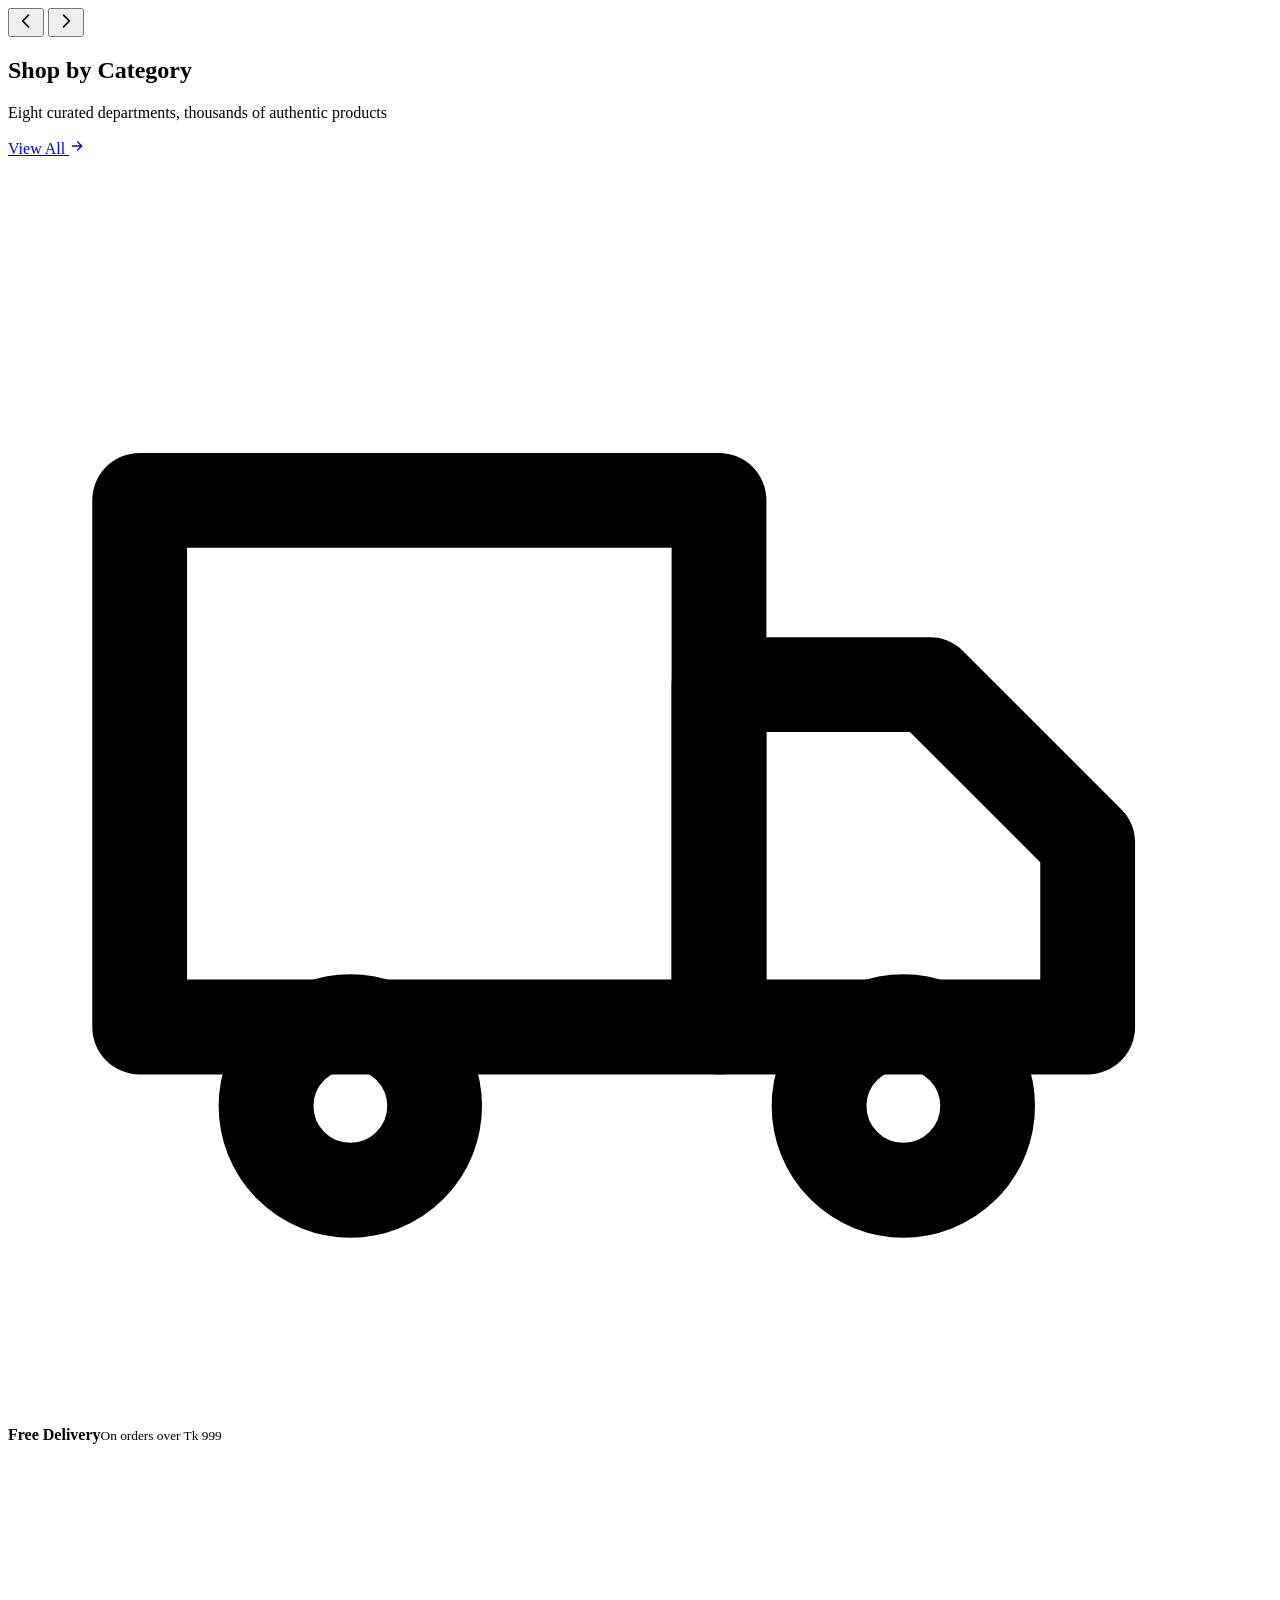
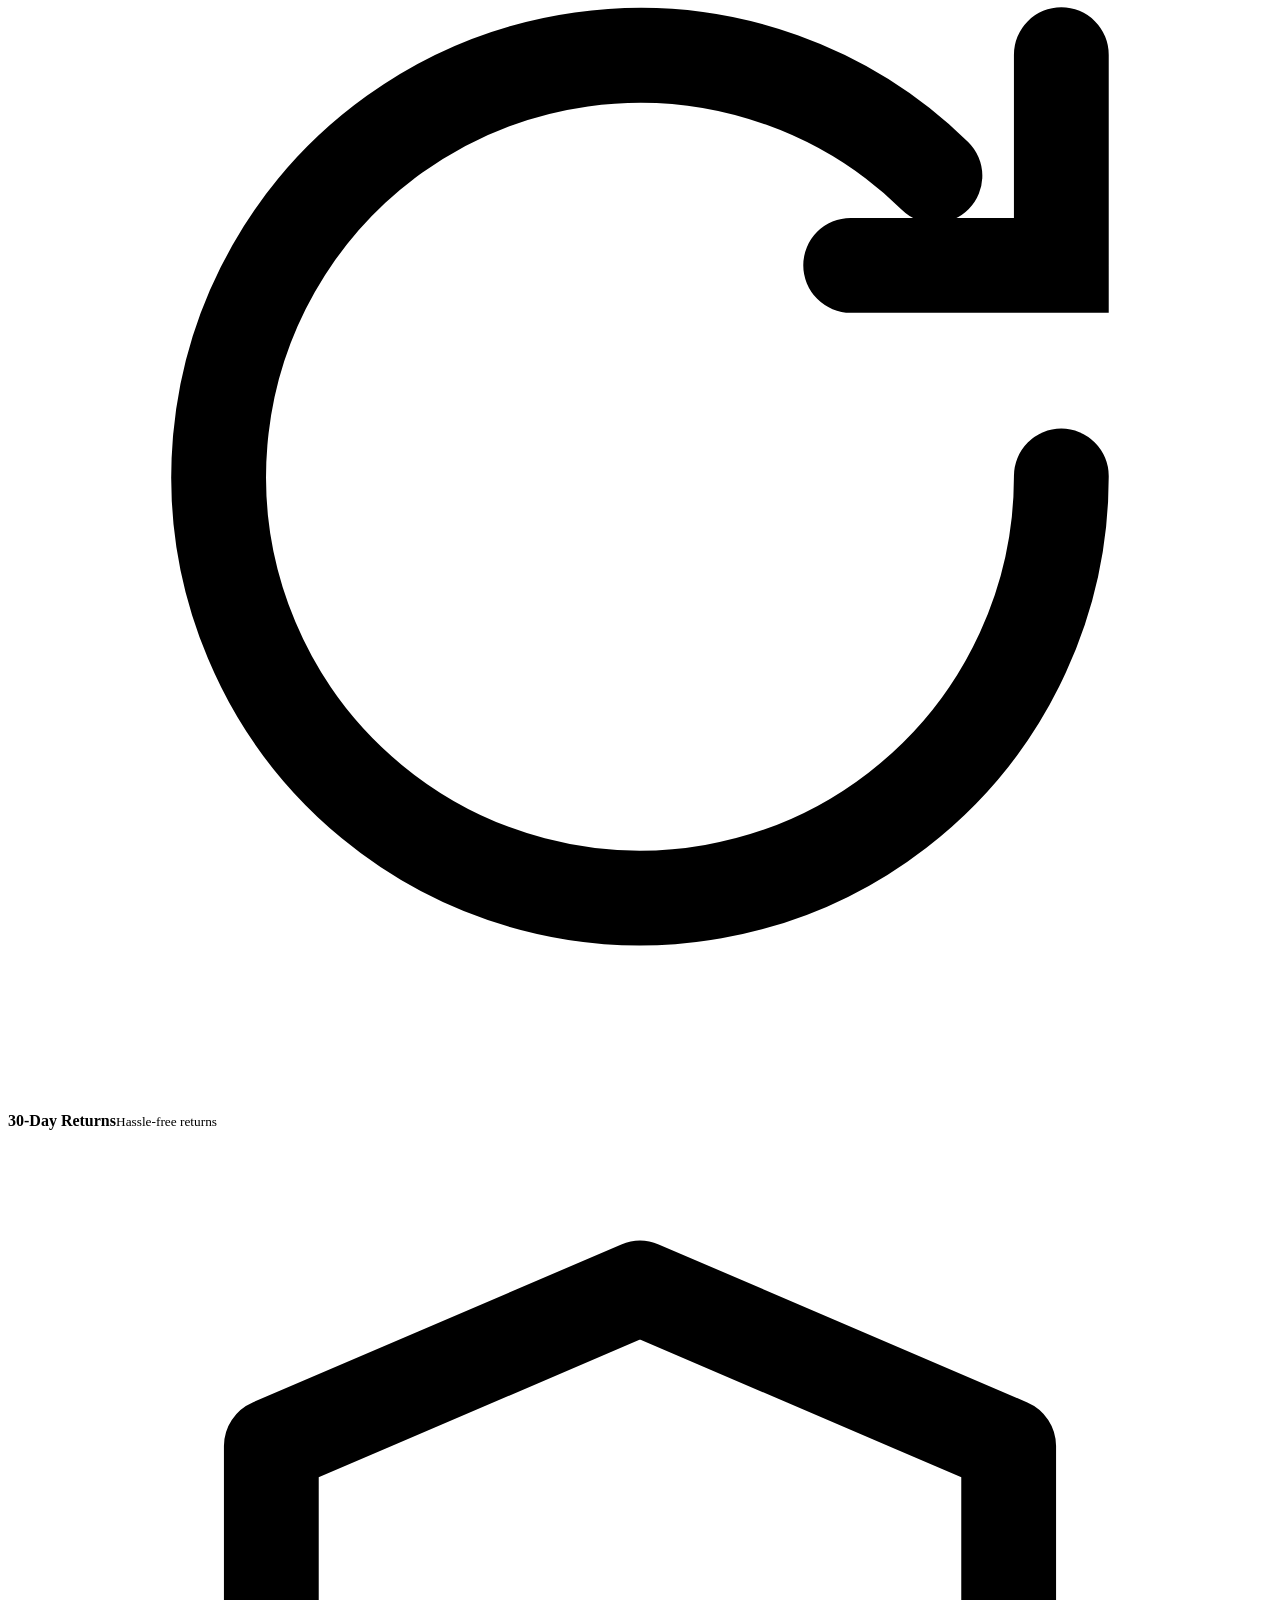
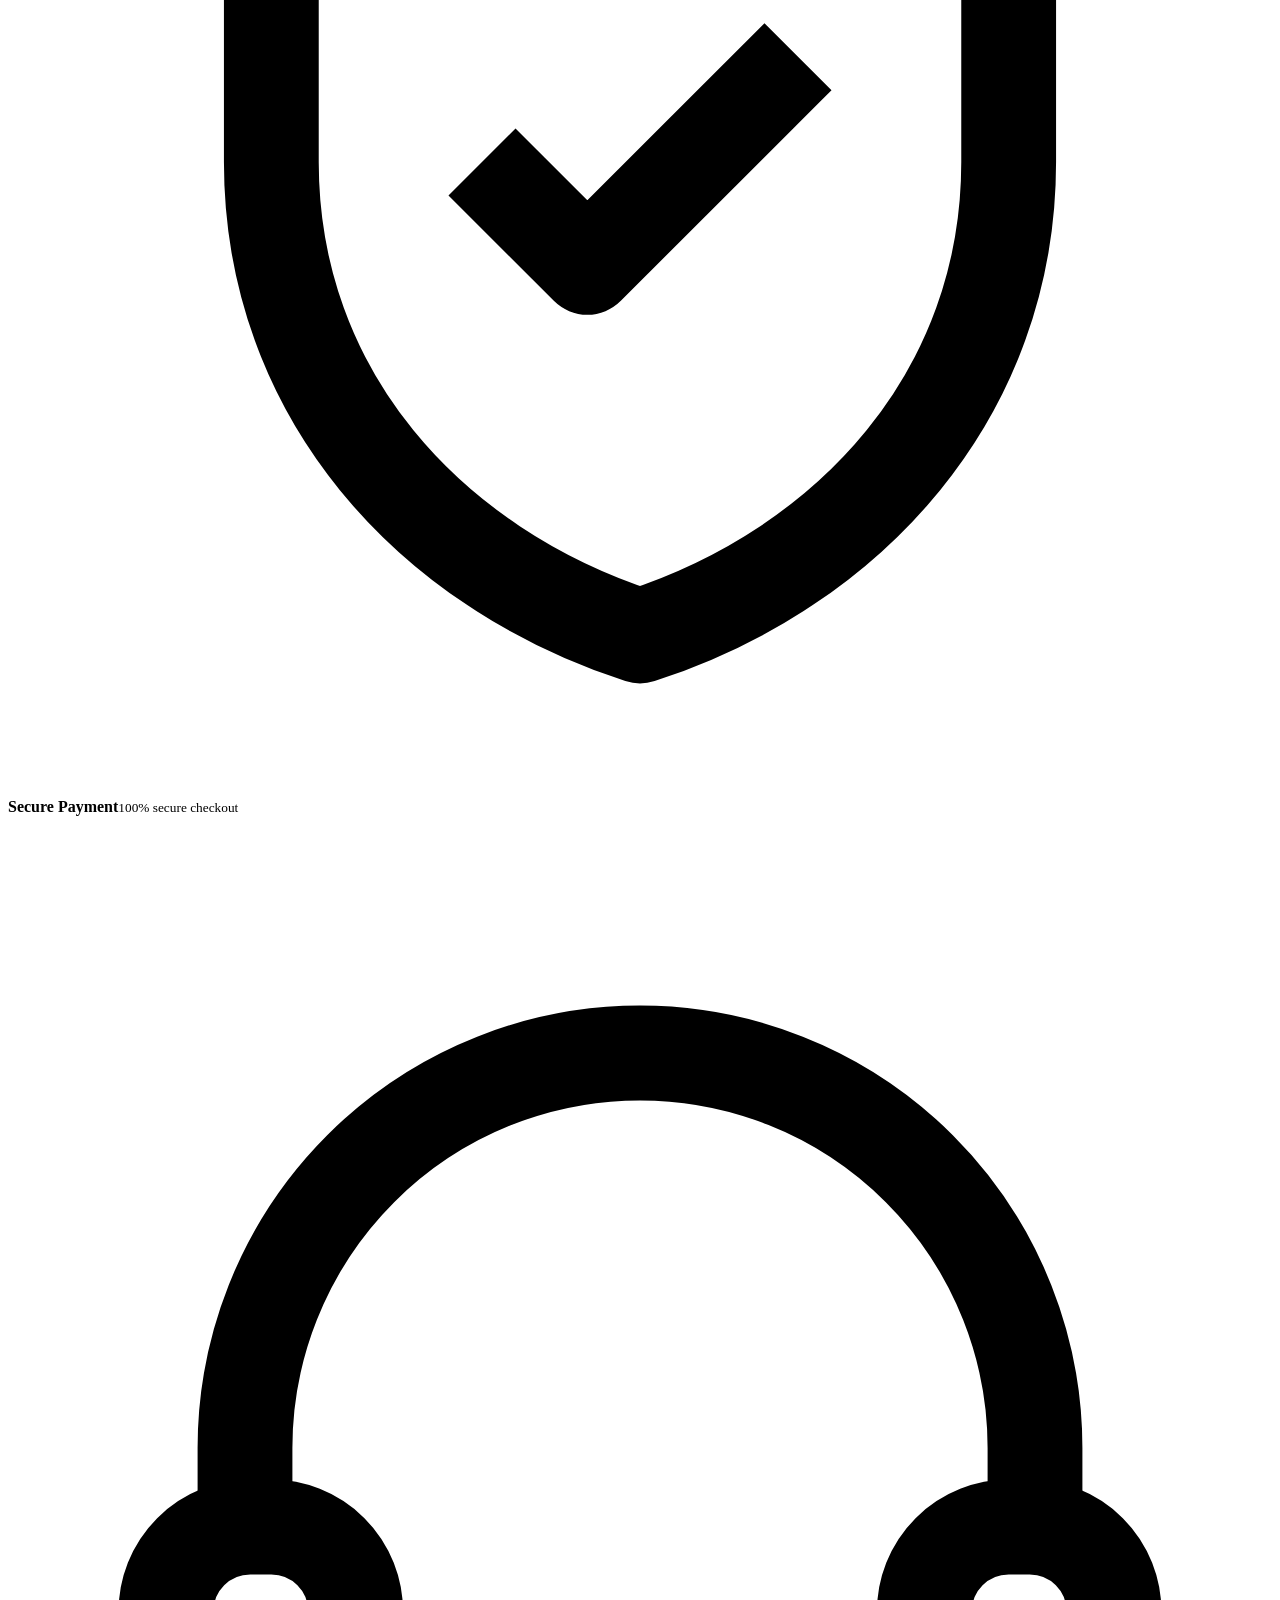
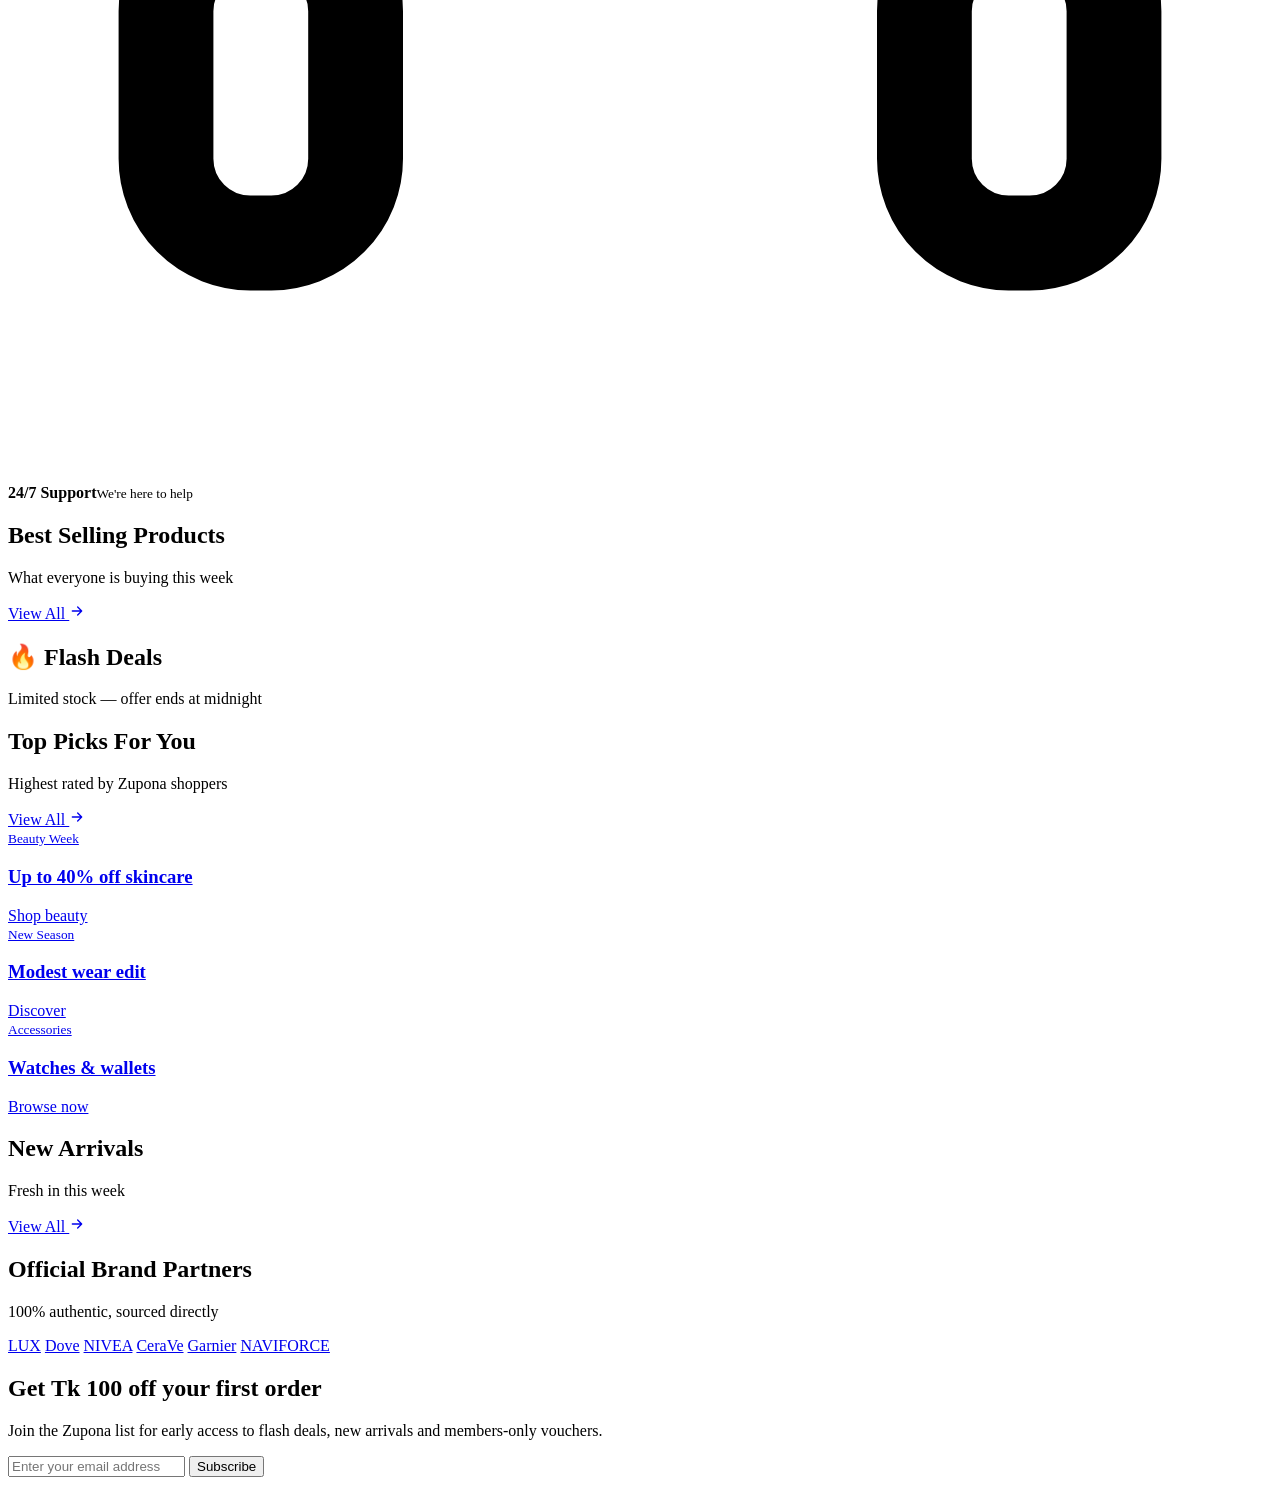
==== index.html @ 5f436944 "Add files via upload" ====
<!DOCTYPE html>
<html lang="en">
<head>
<meta charset="UTF-8">
<meta name="viewport" content="width=device-width, initial-scale=1, viewport-fit=cover">
<meta name="theme-color" content="#D4A017">
<meta name="description" content="ZUPONA — Trusted Online Shop. Premium beauty, fashion, accessories, baby care and toys with fast nationwide delivery.">
<title>ZUPONA — Trusted Online Shop</title>
<link rel="stylesheet" href="css/style.css">
<link rel="icon" href="data:image/svg+xml,<svg xmlns='http://www.w3.org/2000/svg' viewBox='0 0 32 32'><rect width='32' height='32' rx='8' fill='%23D4A017'/><text x='16' y='23' font-size='20' font-family='Arial' font-weight='bold' fill='white' text-anchor='middle'>Z</text></svg>">
</head>
<body data-page="home">

<header id="site-header"></header>

<main class="container">

  <!-- HERO -->
  <section class="hero">
    <div class="hero-slider">
      <div class="slides" id="heroSlides"></div>
      <button class="slider-arrow prev" id="heroPrev" aria-label="Previous slide">
        <svg viewBox="0 0 24 24" width="20" height="20" fill="none" stroke="currentColor" stroke-width="2" stroke-linecap="round" stroke-linejoin="round"><path d="M15 5l-7 7 7 7"/></svg>
      </button>
      <button class="slider-arrow next" id="heroNext" aria-label="Next slide">
        <svg viewBox="0 0 24 24" width="20" height="20" fill="none" stroke="currentColor" stroke-width="2" stroke-linecap="round" stroke-linejoin="round"><path d="M9 5l7 7-7 7"/></svg>
      </button>
      <div class="slider-dots" id="heroDots"></div>
    </div>
  </section>

  <!-- CATEGORIES -->
  <section class="section">
    <div class="section-head">
      <div>
        <h2>Shop by Category</h2>
        <p class="sub">Eight curated departments, thousands of authentic products</p>
      </div>
      <a class="view-all" href="shop.html">View All
        <svg viewBox="0 0 24 24" width="16" height="16" fill="none" stroke="currentColor" stroke-width="2" stroke-linecap="round" stroke-linejoin="round"><path d="M5 12h13M13 6l6 6-6 6"/></svg>
      </a>
    </div>
    <div class="cat-grid" id="catGrid"></div>

    <div class="features">
      <div class="feature">
        <span class="f-ic"><svg viewBox="0 0 24 24" fill="none" stroke="currentColor" stroke-width="1.8" stroke-linejoin="round"><path d="M2.5 6.5h11v10h-11z"/><path d="M13.5 10h4l3 3v3.5h-7z"/><circle cx="6.5" cy="18" r="1.6"/><circle cx="17" cy="18" r="1.6"/></svg></span>
        <span><strong>Free Delivery</strong><small>On orders over Tk 999</small></span>
      </div>
      <div class="feature">
        <span class="f-ic"><svg viewBox="0 0 24 24" fill="none" stroke="currentColor" stroke-width="1.8" stroke-linecap="round"><path d="M20 12a8 8 0 1 1-2.4-5.7"/><path d="M20 4v4h-4"/></svg></span>
        <span><strong>30-Day Returns</strong><small>Hassle-free returns</small></span>
      </div>
      <div class="feature">
        <span class="f-ic"><svg viewBox="0 0 24 24" fill="none" stroke="currentColor" stroke-width="1.8" stroke-linejoin="round"><path d="M12 3l7 3v6c0 4.4-3 7.7-7 9-4-1.3-7-4.6-7-9V6z"/><path d="M9 12l2 2 4-4"/></svg></span>
        <span><strong>Secure Payment</strong><small>100% secure checkout</small></span>
      </div>
      <div class="feature">
        <span class="f-ic"><svg viewBox="0 0 24 24" fill="none" stroke="currentColor" stroke-width="1.8"><path d="M4.5 14v-2a7.5 7.5 0 0 1 15 0v2"/><rect x="3" y="13.5" width="3.6" height="6" rx="1.6"/><rect x="17.4" y="13.5" width="3.6" height="6" rx="1.6"/></svg></span>
        <span><strong>24/7 Support</strong><small>We're here to help</small></span>
      </div>
    </div>
  </section>

  <!-- BEST SELLING -->
  <section class="section">
    <div class="section-head">
      <div>
        <h2>Best Selling Products</h2>
        <p class="sub">What everyone is buying this week</p>
      </div>
      <a class="view-all" href="shop.html?sort=popular">View All
        <svg viewBox="0 0 24 24" width="16" height="16" fill="none" stroke="currentColor" stroke-width="2" stroke-linecap="round" stroke-linejoin="round"><path d="M5 12h13M13 6l6 6-6 6"/></svg>
      </a>
    </div>
    <div class="prod-rail" id="bestSelling"></div>
  </section>

  <!-- FLASH DEALS -->
  <section class="section">
    <div class="deal-wrap">
      <div class="deal-top">
        <div>
          <h2>🔥 Flash Deals</h2>
          <p class="sub">Limited stock — offer ends at midnight</p>
        </div>
        <div class="countdown" id="countdown"></div>
      </div>
      <div class="prod-rail" id="flashDeals"></div>
    </div>
  </section>

  <!-- TOP PICKS -->
  <section class="section">
    <div class="section-head">
      <div>
        <h2>Top Picks For You</h2>
        <p class="sub">Highest rated by Zupona shoppers</p>
      </div>
      <a class="view-all" href="shop.html?sort=rating">View All
        <svg viewBox="0 0 24 24" width="16" height="16" fill="none" stroke="currentColor" stroke-width="2" stroke-linecap="round" stroke-linejoin="round"><path d="M5 12h13M13 6l6 6-6 6"/></svg>
      </a>
    </div>
    <div class="prod-grid" id="topPicks"></div>
  </section>

  <!-- PROMO BANNERS -->
  <section class="section">
    <div class="banner-grid">
      <a class="banner b-gold" href="shop.html?cat=health-beauty">
        <div><small>Beauty Week</small><h3>Up to 40% off skincare</h3><span class="btn btn-sm">Shop beauty</span></div>
      </a>
      <a class="banner b-sand" href="shop.html?cat=womens-fashion">
        <div><small>New Season</small><h3>Modest wear edit</h3><span class="btn btn-sm">Discover</span></div>
      </a>
      <a class="banner b-ink" href="shop.html?cat=mens-acc">
        <div><small>Accessories</small><h3>Watches &amp; wallets</h3><span class="btn btn-sm">Browse now</span></div>
      </a>
    </div>
  </section>

  <!-- NEW ARRIVALS -->
  <section class="section">
    <div class="section-head">
      <div>
        <h2>New Arrivals</h2>
        <p class="sub">Fresh in this week</p>
      </div>
      <a class="view-all" href="shop.html?sort=new">View All
        <svg viewBox="0 0 24 24" width="16" height="16" fill="none" stroke="currentColor" stroke-width="2" stroke-linecap="round" stroke-linejoin="round"><path d="M5 12h13M13 6l6 6-6 6"/></svg>
      </a>
    </div>
    <div class="prod-grid" id="newArrivals"></div>
  </section>

  <!-- BRANDS -->
  <section class="section">
    <div class="section-head"><div><h2>Official Brand Partners</h2><p class="sub">100% authentic, sourced directly</p></div></div>
    <div class="brand-strip">
      <a class="brand-chip" href="shop.html?q=Lux">LUX</a>
      <a class="brand-chip" href="shop.html?q=Dove">Dove</a>
      <a class="brand-chip" href="shop.html?q=Nivea">NIVEA</a>
      <a class="brand-chip" href="shop.html?q=CeraVe">CeraVe</a>
      <a class="brand-chip" href="shop.html?q=Garnier">Garnier</a>
      <a class="brand-chip" href="shop.html?q=Naviforce">NAVIFORCE</a>
    </div>
  </section>

  <!-- NEWSLETTER -->
  <section class="section">
    <div class="newsletter">
      <h2>Get Tk 100 off your first order</h2>
      <p>Join the Zupona list for early access to flash deals, new arrivals and members-only vouchers.</p>
      <form class="news-form" onsubmit="event.preventDefault(); this.reset(); ZUPONA.toast('Subscribed — check your inbox for the voucher');">
        <input type="email" required placeholder="Enter your email address">
        <button class="btn btn-gold" type="submit">Subscribe</button>
      </form>
    </div>
  </section>

</main>

<div id="site-footer"></div>
<div id="site-extras"></div>
<script src="js/app.js"></script>
</body>
</html>
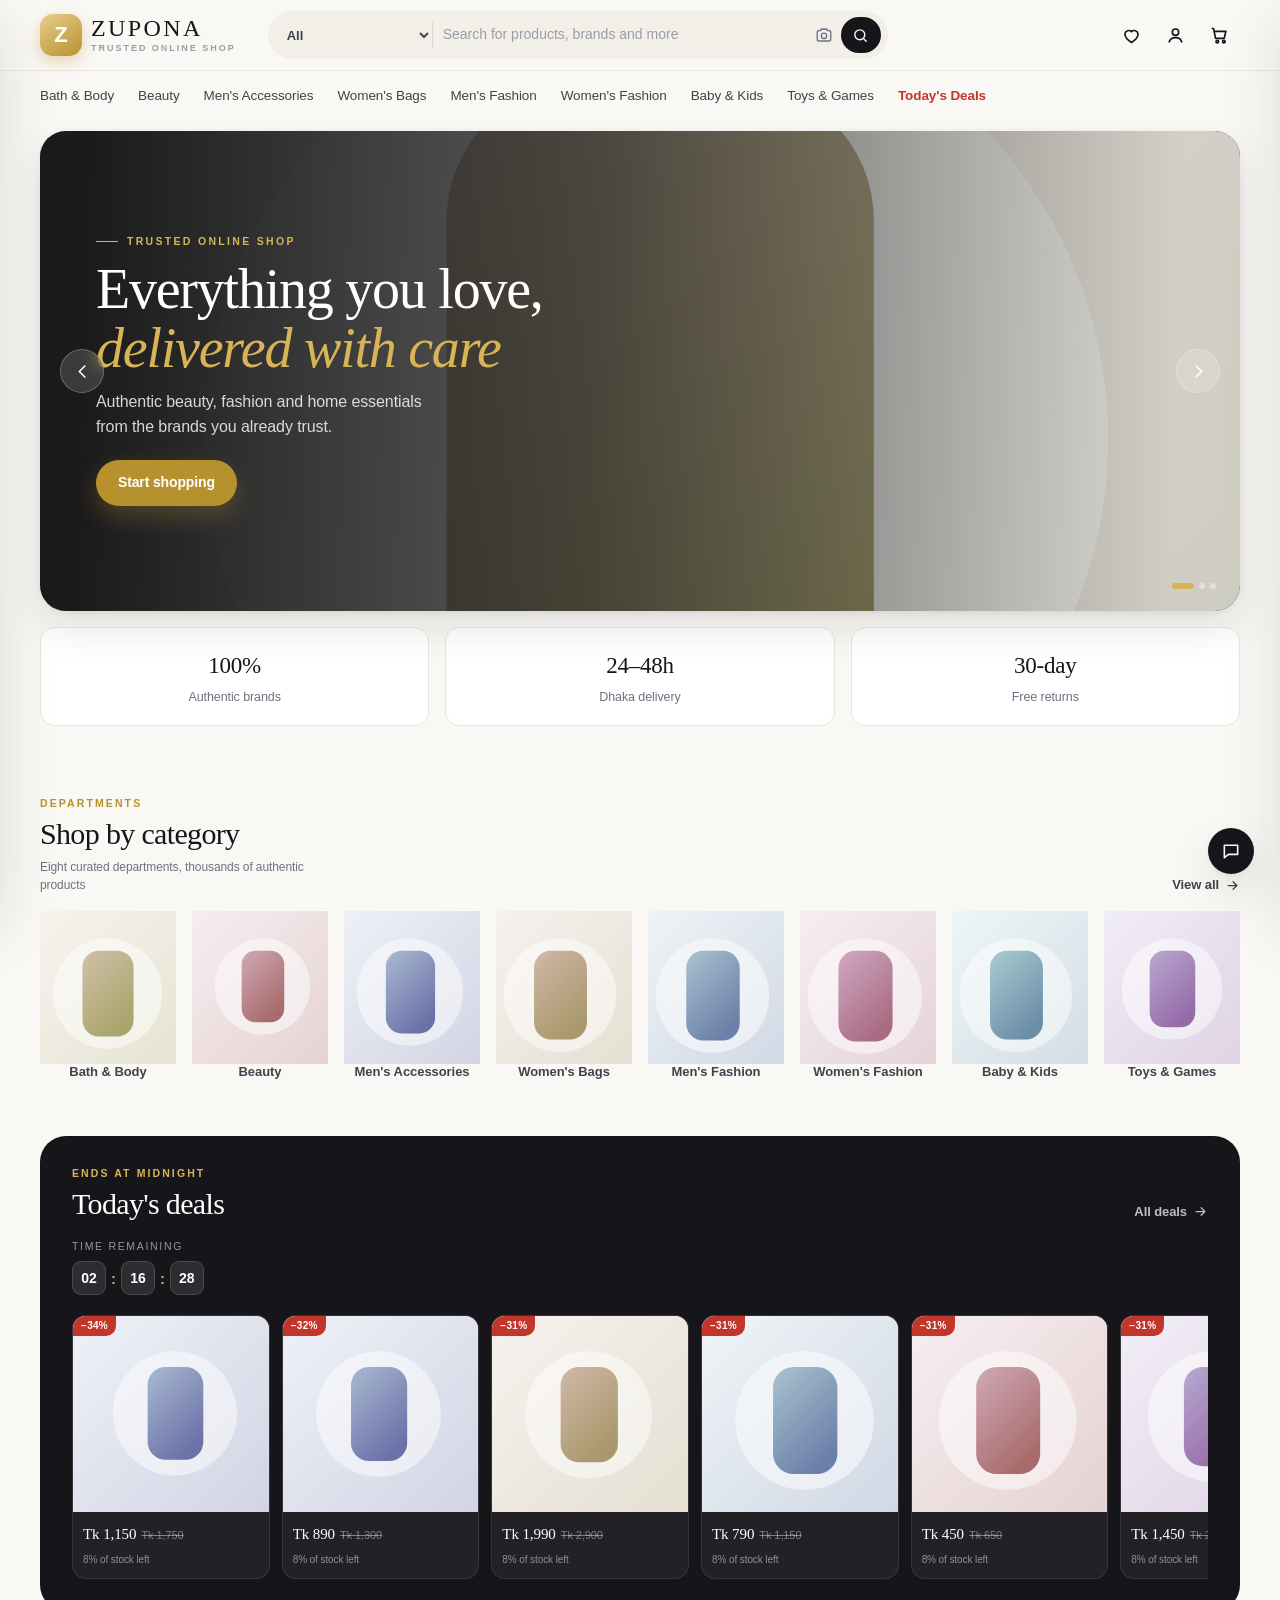
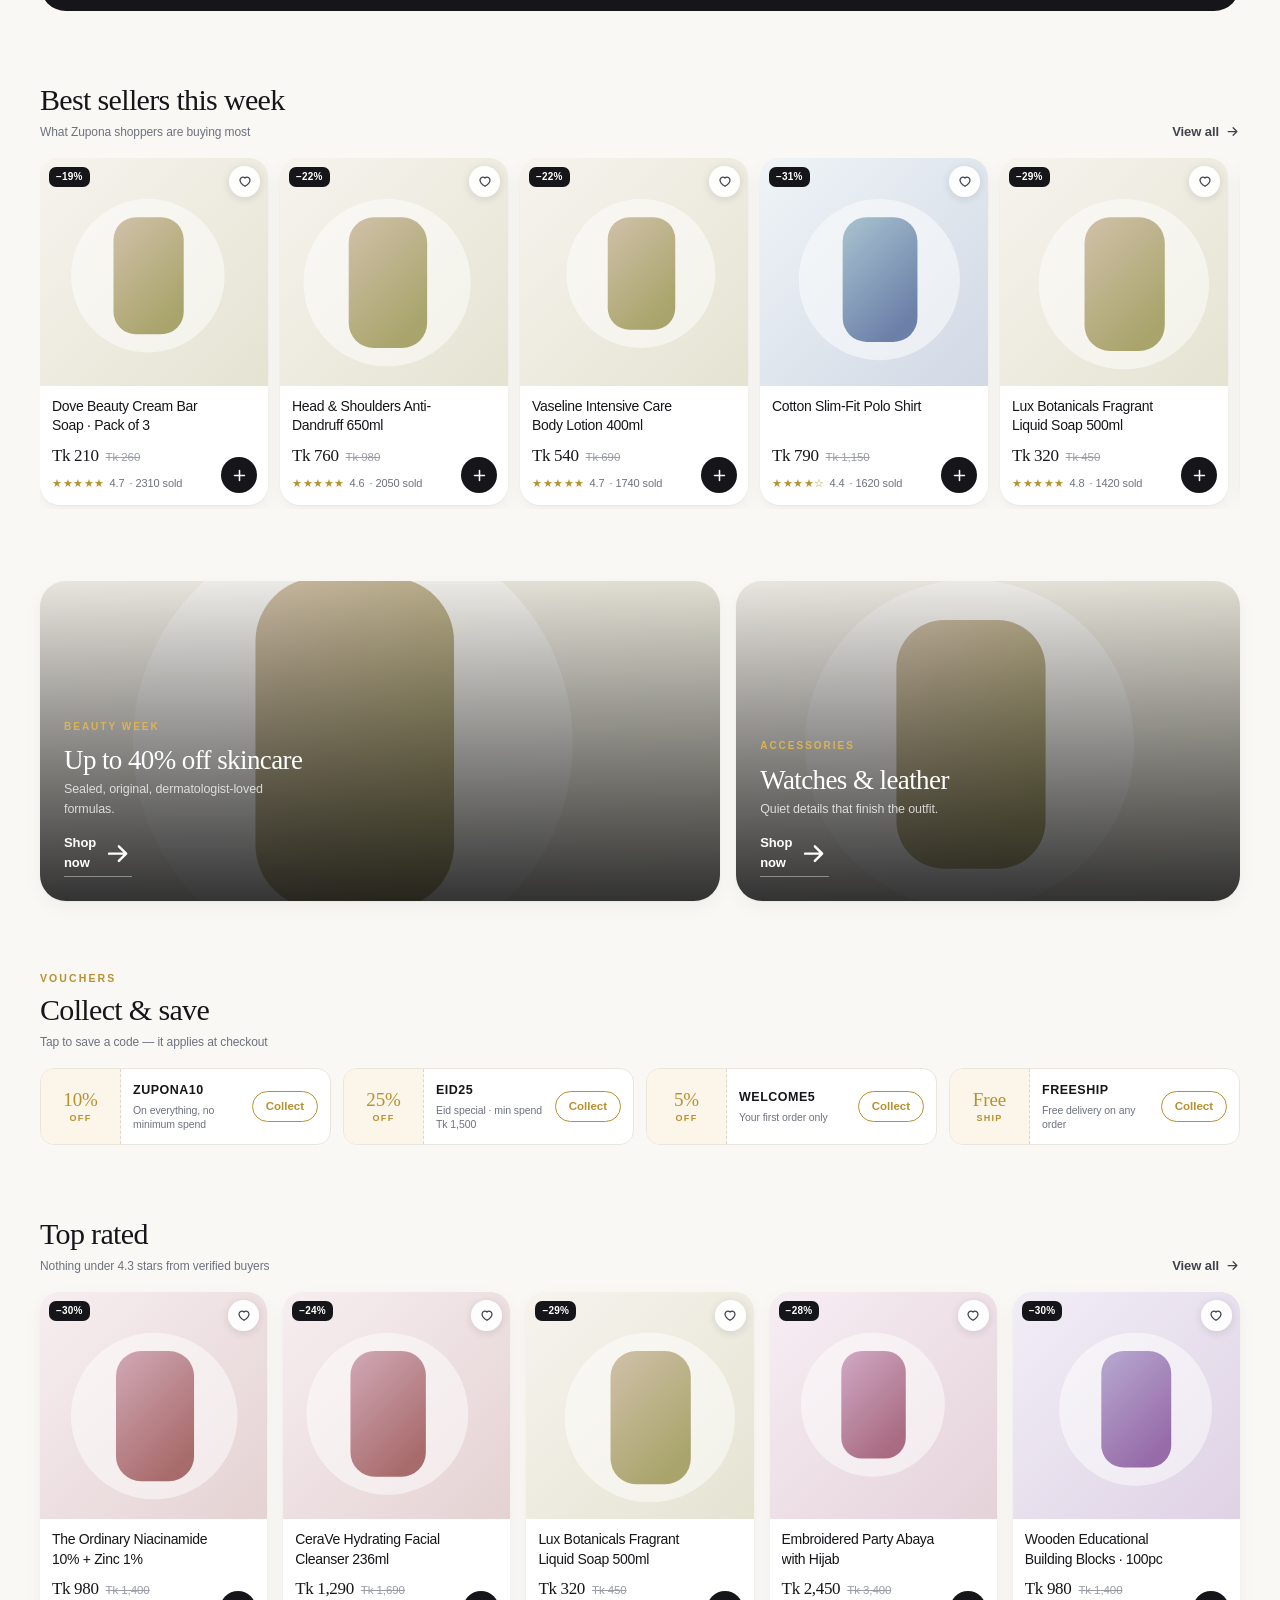
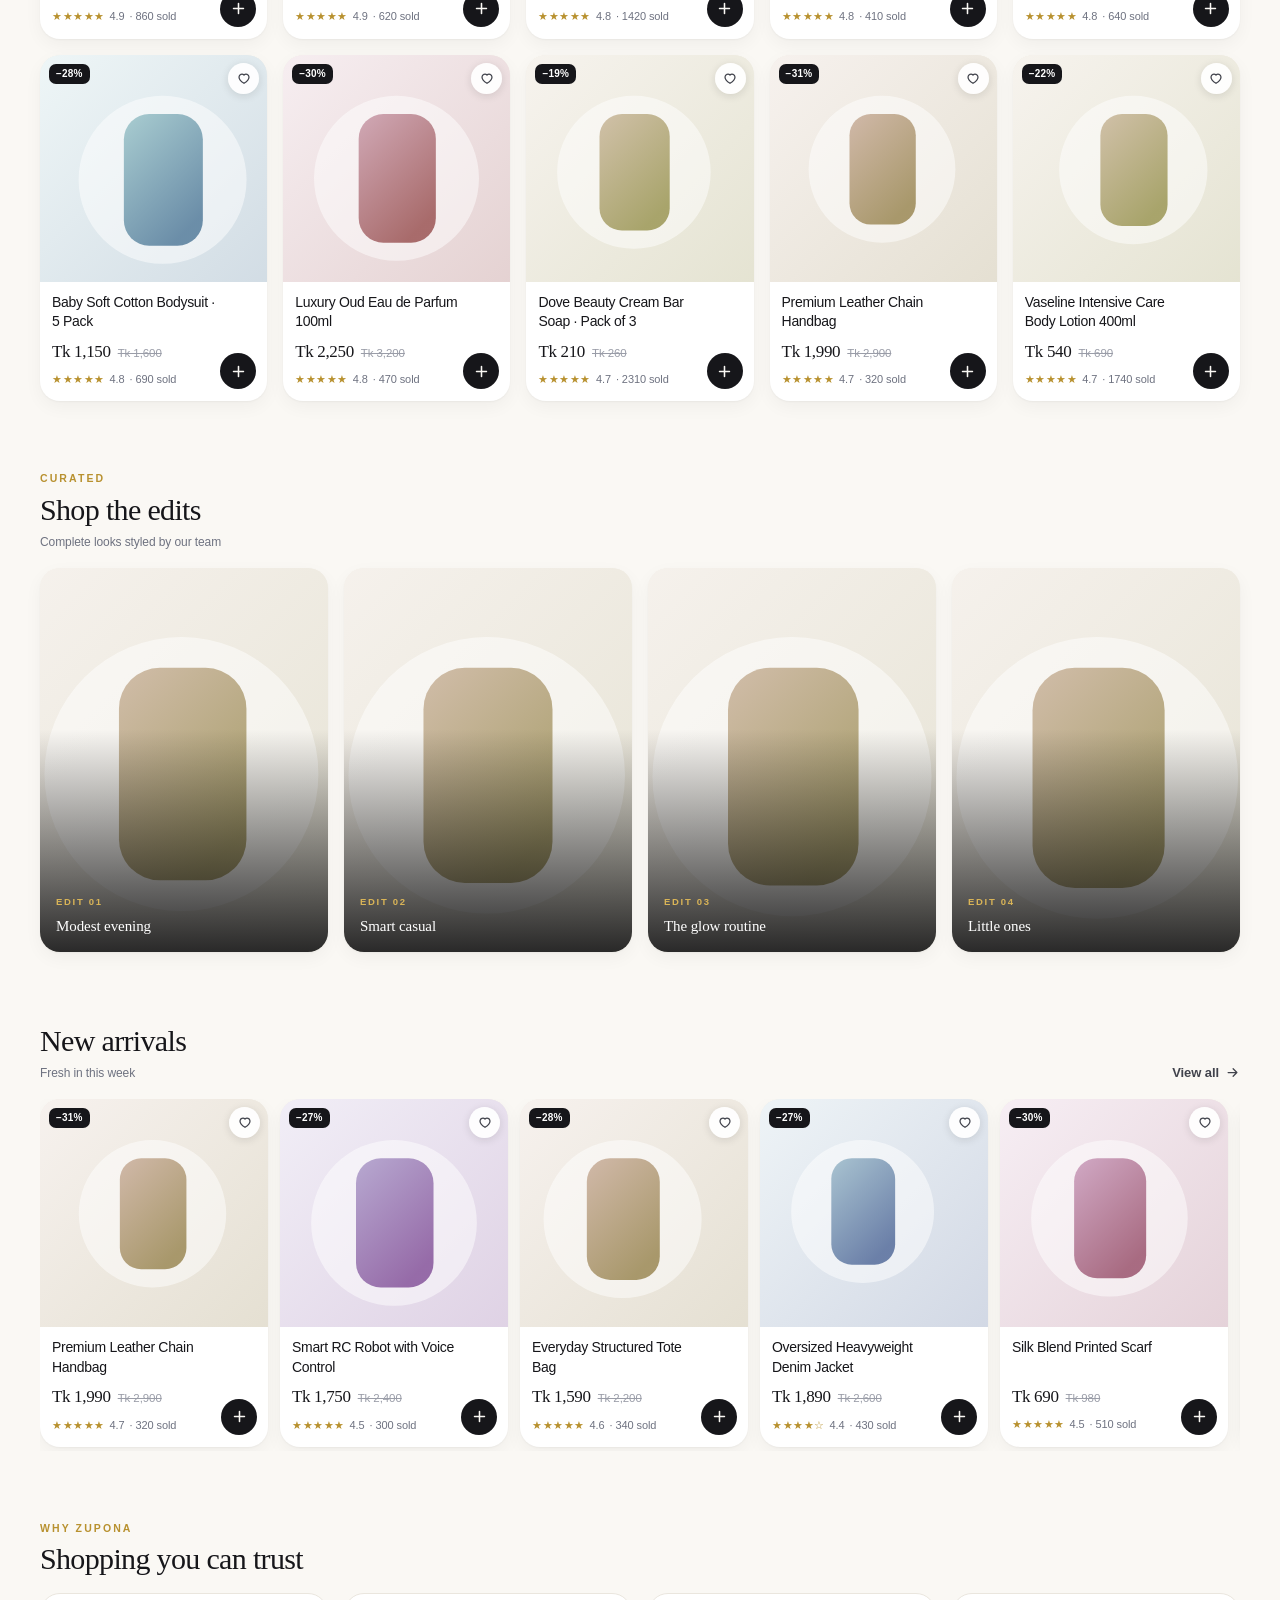
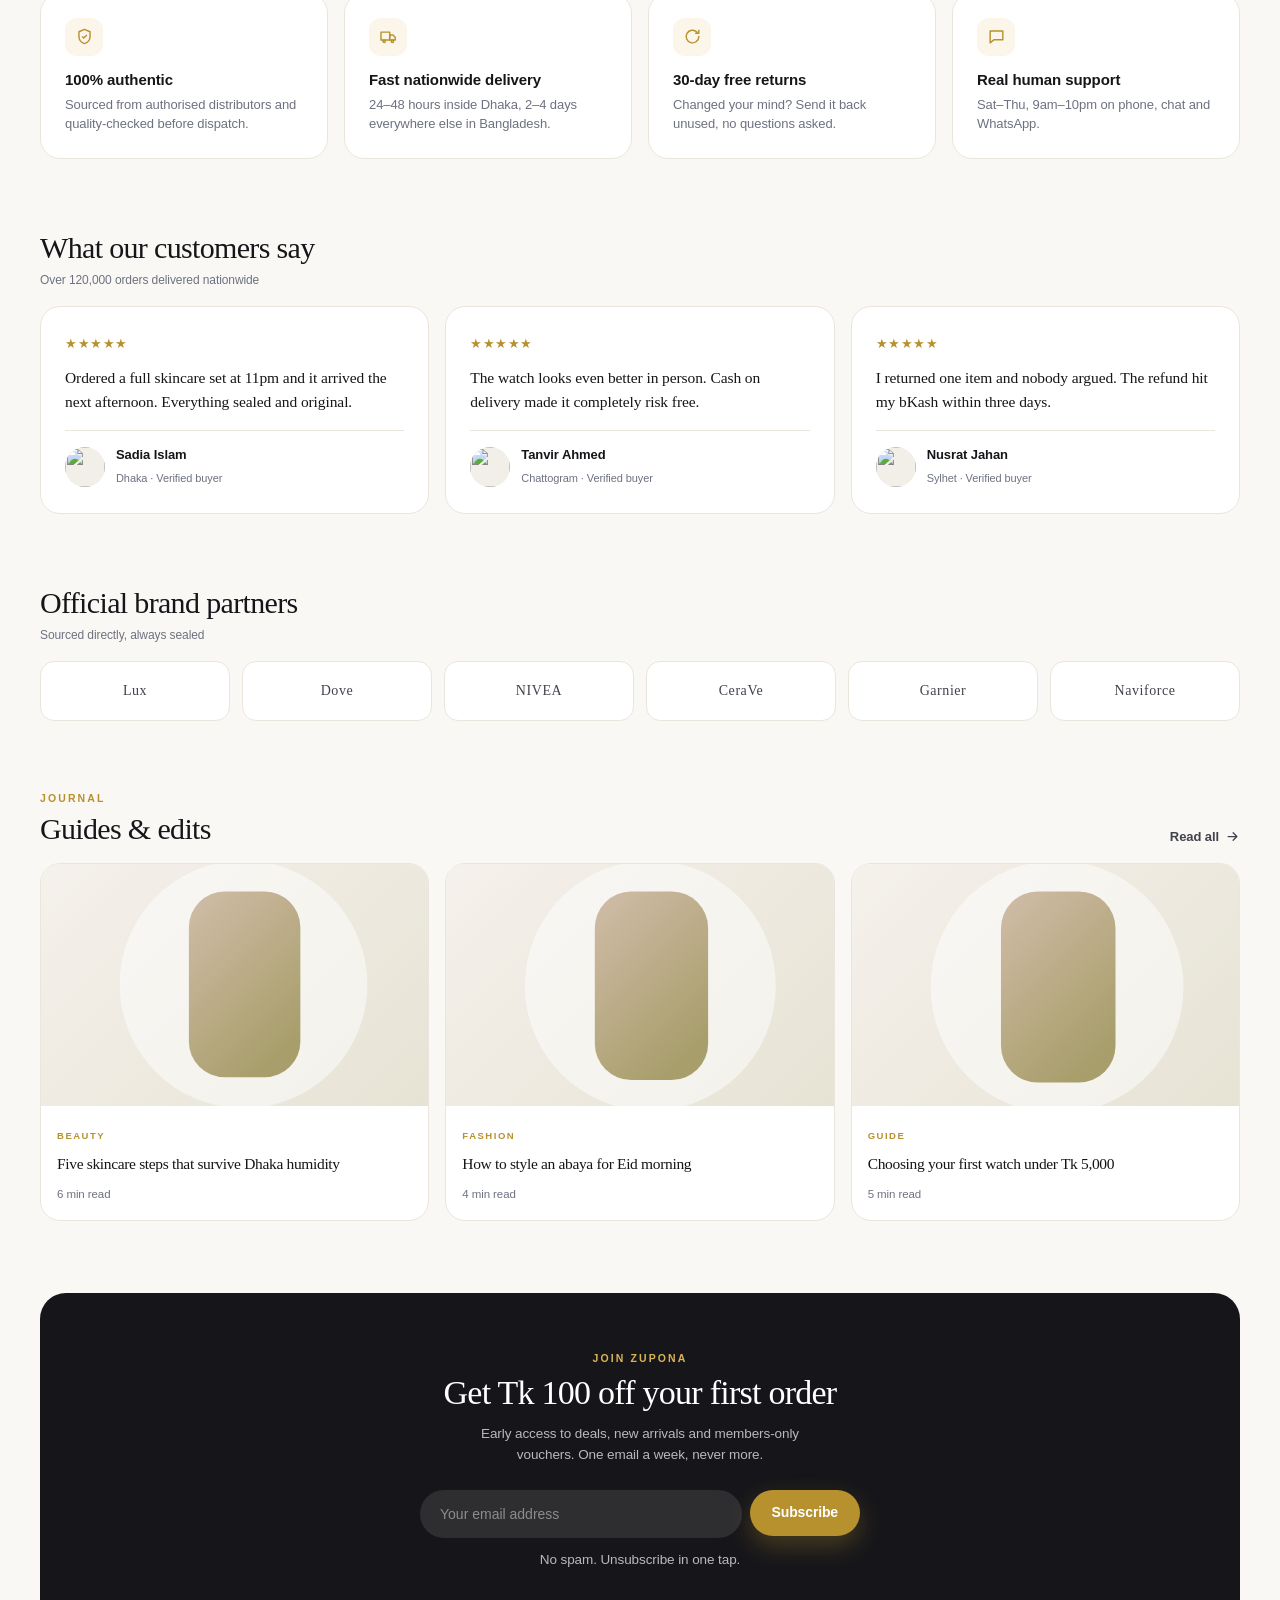
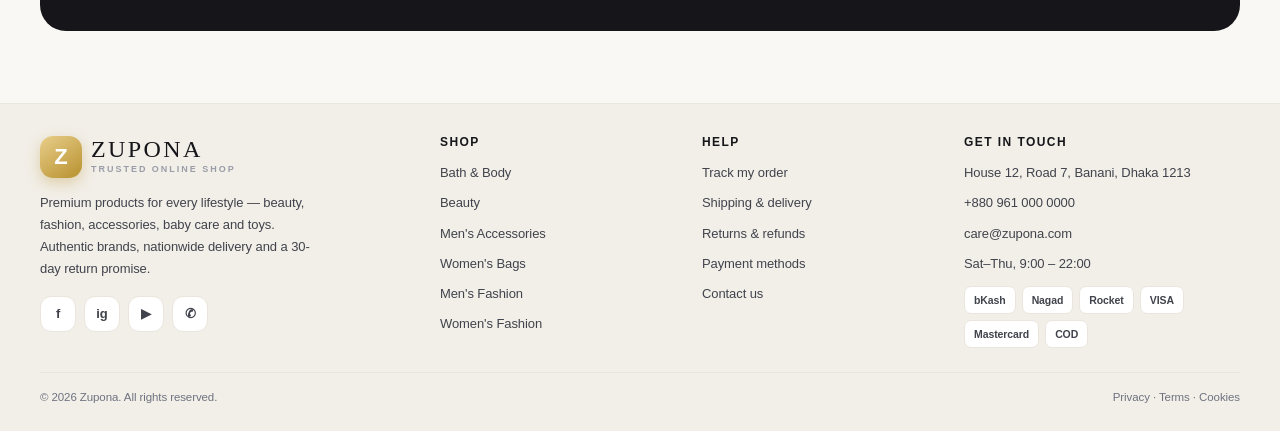
==== commit 46c4c4b4: "Add files via upload" ====
--- a/index.html
+++ b/index.html
@@ -2,166 +2,173 @@
 <html lang="en">
 <head>
 <meta charset="UTF-8">
-<meta name="viewport" content="width=device-width, initial-scale=1, viewport-fit=cover">
-<meta name="theme-color" content="#D4A017">
-<meta name="description" content="ZUPONA — Trusted Online Shop. Premium beauty, fashion, accessories, baby care and toys with fast nationwide delivery.">
-<title>ZUPONA — Trusted Online Shop</title>
-<link rel="stylesheet" href="css/style.css">
-<link rel="icon" href="data:image/svg+xml,<svg xmlns='http://www.w3.org/2000/svg' viewBox='0 0 32 32'><rect width='32' height='32' rx='8' fill='%23D4A017'/><text x='16' y='23' font-size='20' font-family='Arial' font-weight='bold' fill='white' text-anchor='middle'>Z</text></svg>">
+<meta name="viewport" content="width=device-width, initial-scale=1, minimum-scale=1, viewport-fit=cover">
+<meta name="theme-color" content="#FAF8F4" media="(prefers-color-scheme: light)">
+<meta name="theme-color" content="#0B0C0F" media="(prefers-color-scheme: dark)">
+<meta name="description" content="Zupona — trusted online shop. Authentic beauty, fashion, accessories, baby care and toys with fast nationwide delivery and 30-day returns.">
+<title>Zupona — Trusted Online Shop</title>
+<link rel="stylesheet" href="css/zupona.css">
+<link rel="manifest" href="manifest.json">
+<link rel="icon" href="icon.svg">
+<link rel="apple-touch-icon" href="icon.svg">
+<meta name="apple-mobile-web-app-capable" content="yes">
+<meta name="apple-mobile-web-app-title" content="Zupona">
 </head>
 <body data-page="home">
 
-<header id="site-header"></header>
+<header id="hd"></header>
 
-<main class="container">
+<main class="wrap">
 
-  <!-- HERO -->
-  <section class="hero">
-    <div class="hero-slider">
-      <div class="slides" id="heroSlides"></div>
-      <button class="slider-arrow prev" id="heroPrev" aria-label="Previous slide">
-        <svg viewBox="0 0 24 24" width="20" height="20" fill="none" stroke="currentColor" stroke-width="2" stroke-linecap="round" stroke-linejoin="round"><path d="M15 5l-7 7 7 7"/></svg>
-      </button>
-      <button class="slider-arrow next" id="heroNext" aria-label="Next slide">
-        <svg viewBox="0 0 24 24" width="20" height="20" fill="none" stroke="currentColor" stroke-width="2" stroke-linecap="round" stroke-linejoin="round"><path d="M9 5l7 7-7 7"/></svg>
-      </button>
-      <div class="slider-dots" id="heroDots"></div>
+  <!-- 1 · HERO — one image, one promise, one action -->
+  <section class="sec hero" style="margin-top:12px">
+    <div class="hero-f">
+      <div class="hero-t" id="heroT"></div>
+      <button class="hero-a p" id="heroP" aria-label="Previous"><svg viewBox="0 0 24 24" width="19" height="19" fill="none" stroke="currentColor" stroke-width="2" stroke-linecap="round" stroke-linejoin="round"><path d="M15 5l-7 7 7 7"/></svg></button>
+      <button class="hero-a n" id="heroN" aria-label="Next"><svg viewBox="0 0 24 24" width="19" height="19" fill="none" stroke="currentColor" stroke-width="2" stroke-linecap="round" stroke-linejoin="round"><path d="M9 5l7 7-7 7"/></svg></button>
+      <div class="hero-d" id="heroD"></div>
+    </div>
+    <div class="trust">
+      <div><b>100%</b><span>Authentic brands</span></div>
+      <div><b>24–48h</b><span>Dhaka delivery</span></div>
+      <div><b>30-day</b><span>Free returns</span></div>
     </div>
   </section>
 
-  <!-- CATEGORIES -->
-  <section class="section">
-    <div class="section-head">
-      <div>
-        <h2>Shop by Category</h2>
-        <p class="sub">Eight curated departments, thousands of authentic products</p>
-      </div>
-      <a class="view-all" href="shop.html">View All
-        <svg viewBox="0 0 24 24" width="16" height="16" fill="none" stroke="currentColor" stroke-width="2" stroke-linecap="round" stroke-linejoin="round"><path d="M5 12h13M13 6l6 6-6 6"/></svg>
-      </a>
+  <!-- 2 · WHAT YOU CAN BUY -->
+  <section class="sec">
+    <div class="sec-hd">
+      <div><span class="eyebrow">Departments</span><h2>Shop by category</h2><p>Eight curated departments, thousands of authentic products</p></div>
+      <a class="more" href="shop.html">View all <svg viewBox="0 0 24 24" width="15" height="15" fill="none" stroke="currentColor" stroke-width="2" stroke-linecap="round" stroke-linejoin="round"><path d="M5 12h13M13 6l6 6-6 6"/></svg></a>
     </div>
-    <div class="cat-grid" id="catGrid"></div>
+    <div class="cats" id="cats"></div>
+  </section>
 
-    <div class="features">
-      <div class="feature">
-        <span class="f-ic"><svg viewBox="0 0 24 24" fill="none" stroke="currentColor" stroke-width="1.8" stroke-linejoin="round"><path d="M2.5 6.5h11v10h-11z"/><path d="M13.5 10h4l3 3v3.5h-7z"/><circle cx="6.5" cy="18" r="1.6"/><circle cx="17" cy="18" r="1.6"/></svg></span>
-        <span><strong>Free Delivery</strong><small>On orders over Tk 999</small></span>
-      </div>
-      <div class="feature">
-        <span class="f-ic"><svg viewBox="0 0 24 24" fill="none" stroke="currentColor" stroke-width="1.8" stroke-linecap="round"><path d="M20 12a8 8 0 1 1-2.4-5.7"/><path d="M20 4v4h-4"/></svg></span>
-        <span><strong>30-Day Returns</strong><small>Hassle-free returns</small></span>
-      </div>
-      <div class="feature">
-        <span class="f-ic"><svg viewBox="0 0 24 24" fill="none" stroke="currentColor" stroke-width="1.8" stroke-linejoin="round"><path d="M12 3l7 3v6c0 4.4-3 7.7-7 9-4-1.3-7-4.6-7-9V6z"/><path d="M9 12l2 2 4-4"/></svg></span>
-        <span><strong>Secure Payment</strong><small>100% secure checkout</small></span>
-      </div>
-      <div class="feature">
-        <span class="f-ic"><svg viewBox="0 0 24 24" fill="none" stroke="currentColor" stroke-width="1.8"><path d="M4.5 14v-2a7.5 7.5 0 0 1 15 0v2"/><rect x="3" y="13.5" width="3.6" height="6" rx="1.6"/><rect x="17.4" y="13.5" width="3.6" height="6" rx="1.6"/></svg></span>
-        <span><strong>24/7 Support</strong><small>We're here to help</small></span>
-      </div>
+  <!-- 3 · A REASON TO STAY -->
+  <section class="sec">
+    <div class="deals">
+    <div class="sec-hd">
+      <div><span class="eyebrow">Ends at midnight</span><h2>Today's deals</h2></div>
+      <a class="more" href="shop.html?sort=off">All deals <svg viewBox="0 0 24 24" width="15" height="15" fill="none" stroke="currentColor" stroke-width="2" stroke-linecap="round" stroke-linejoin="round"><path d="M5 12h13M13 6l6 6-6 6"/></svg></a>
+    </div>
+      <div style="margin:-8px 0 20px"><span class="cd-l">Time remaining</span><div class="cd" id="cd"></div></div>
+      <div class="dcards" id="deals"></div>
     </div>
   </section>
 
-  <!-- BEST SELLING -->
-  <section class="section">
-    <div class="section-head">
-      <div>
-        <h2>Best Selling Products</h2>
-        <p class="sub">What everyone is buying this week</p>
-      </div>
-      <a class="view-all" href="shop.html?sort=popular">View All
-        <svg viewBox="0 0 24 24" width="16" height="16" fill="none" stroke="currentColor" stroke-width="2" stroke-linecap="round" stroke-linejoin="round"><path d="M5 12h13M13 6l6 6-6 6"/></svg>
-      </a>
+  <!-- 4 · SOCIAL PROOF -->
+  <section class="sec">
+    <div class="sec-hd">
+      <div><h2>Best sellers this week</h2><p>What Zupona shoppers are buying most</p></div>
+      <a class="more" href="shop.html?sort=pop">View all <svg viewBox="0 0 24 24" width="15" height="15" fill="none" stroke="currentColor" stroke-width="2" stroke-linecap="round" stroke-linejoin="round"><path d="M5 12h13M13 6l6 6-6 6"/></svg></a>
     </div>
-    <div class="prod-rail" id="bestSelling"></div>
+    <div class="rail" id="best"></div>
   </section>
 
-  <!-- FLASH DEALS -->
-  <section class="section">
-    <div class="deal-wrap">
-      <div class="deal-top">
-        <div>
-          <h2>🔥 Flash Deals</h2>
-          <p class="sub">Limited stock — offer ends at midnight</p>
-        </div>
-        <div class="countdown" id="countdown"></div>
-      </div>
-      <div class="prod-rail" id="flashDeals"></div>
-    </div>
+  <!-- 5 · EDITORIAL -->
+  <section class="sec">
+    <div class="split" id="split"></div>
   </section>
 
-  <!-- TOP PICKS -->
-  <section class="section">
-    <div class="section-head">
-      <div>
-        <h2>Top Picks For You</h2>
-        <p class="sub">Highest rated by Zupona shoppers</p>
-      </div>
-      <a class="view-all" href="shop.html?sort=rating">View All
-        <svg viewBox="0 0 24 24" width="16" height="16" fill="none" stroke="currentColor" stroke-width="2" stroke-linecap="round" stroke-linejoin="round"><path d="M5 12h13M13 6l6 6-6 6"/></svg>
-      </a>
+  <!-- 6 · SAVINGS -->
+  <section class="sec">
+    <div class="sec-hd">
+      <div><span class="eyebrow">Vouchers</span><h2>Collect & save</h2><p>Tap to save a code — it applies at checkout</p></div>
+      
     </div>
-    <div class="prod-grid" id="topPicks"></div>
+    <div class="vouch" id="vouch"></div>
   </section>
 
-  <!-- PROMO BANNERS -->
-  <section class="section">
-    <div class="banner-grid">
-      <a class="banner b-gold" href="shop.html?cat=health-beauty">
-        <div><small>Beauty Week</small><h3>Up to 40% off skincare</h3><span class="btn btn-sm">Shop beauty</span></div>
-      </a>
-      <a class="banner b-sand" href="shop.html?cat=womens-fashion">
-        <div><small>New Season</small><h3>Modest wear edit</h3><span class="btn btn-sm">Discover</span></div>
-      </a>
-      <a class="banner b-ink" href="shop.html?cat=mens-acc">
-        <div><small>Accessories</small><h3>Watches &amp; wallets</h3><span class="btn btn-sm">Browse now</span></div>
-      </a>
+  <!-- 7 · TOP RATED -->
+  <section class="sec">
+    <div class="sec-hd">
+      <div><h2>Top rated</h2><p>Nothing under 4.3 stars from verified buyers</p></div>
+      <a class="more" href="shop.html?sort=rate">View all <svg viewBox="0 0 24 24" width="15" height="15" fill="none" stroke="currentColor" stroke-width="2" stroke-linecap="round" stroke-linejoin="round"><path d="M5 12h13M13 6l6 6-6 6"/></svg></a>
     </div>
+    <div class="grid" id="picks"></div>
   </section>
 
-  <!-- NEW ARRIVALS -->
-  <section class="section">
-    <div class="section-head">
-      <div>
-        <h2>New Arrivals</h2>
-        <p class="sub">Fresh in this week</p>
-      </div>
-      <a class="view-all" href="shop.html?sort=new">View All
-        <svg viewBox="0 0 24 24" width="16" height="16" fill="none" stroke="currentColor" stroke-width="2" stroke-linecap="round" stroke-linejoin="round"><path d="M5 12h13M13 6l6 6-6 6"/></svg>
-      </a>
+  <!-- 8 · COLLECTIONS -->
+  <section class="sec">
+    <div class="sec-hd">
+      <div><span class="eyebrow">Curated</span><h2>Shop the edits</h2><p>Complete looks styled by our team</p></div>
+      
     </div>
-    <div class="prod-grid" id="newArrivals"></div>
+    <div class="looks" id="looks"></div>
   </section>
 
-  <!-- BRANDS -->
-  <section class="section">
-    <div class="section-head"><div><h2>Official Brand Partners</h2><p class="sub">100% authentic, sourced directly</p></div></div>
-    <div class="brand-strip">
-      <a class="brand-chip" href="shop.html?q=Lux">LUX</a>
-      <a class="brand-chip" href="shop.html?q=Dove">Dove</a>
-      <a class="brand-chip" href="shop.html?q=Nivea">NIVEA</a>
-      <a class="brand-chip" href="shop.html?q=CeraVe">CeraVe</a>
-      <a class="brand-chip" href="shop.html?q=Garnier">Garnier</a>
-      <a class="brand-chip" href="shop.html?q=Naviforce">NAVIFORCE</a>
+  <!-- 9 · NEW IN -->
+  <section class="sec">
+    <div class="sec-hd">
+      <div><h2>New arrivals</h2><p>Fresh in this week</p></div>
+      <a class="more" href="shop.html?sort=new">View all <svg viewBox="0 0 24 24" width="15" height="15" fill="none" stroke="currentColor" stroke-width="2" stroke-linecap="round" stroke-linejoin="round"><path d="M5 12h13M13 6l6 6-6 6"/></svg></a>
     </div>
+    <div class="rail" id="fresh"></div>
   </section>
 
-  <!-- NEWSLETTER -->
-  <section class="section">
-    <div class="newsletter">
+  <!-- 10 · RECENTLY VIEWED -->
+  <section class="sec hide">
+    <div class="sec-hd">
+      <div><h2>Recently viewed</h2></div>
+      
+    </div>
+    <div class="rail" id="viewed"></div>
+  </section>
+
+  <!-- 11 · WHY ZUPONA -->
+  <section class="sec">
+    <div class="sec-hd">
+      <div><span class="eyebrow">Why Zupona</span><h2>Shopping you can trust</h2></div>
+      
+    </div>
+    <div class="why" id="why"></div>
+  </section>
+
+  <!-- 12 · TESTIMONIALS -->
+  <section class="sec">
+    <div class="sec-hd">
+      <div><h2>What our customers say</h2><p>Over 120,000 orders delivered nationwide</p></div>
+      
+    </div>
+    <div class="says" id="says"></div>
+  </section>
+
+  <!-- 13 · BRANDS -->
+  <section class="sec">
+    <div class="sec-hd">
+      <div><h2>Official brand partners</h2><p>Sourced directly, always sealed</p></div>
+      
+    </div>
+    <div class="brands" id="brands"></div>
+  </section>
+
+  <!-- 14 · JOURNAL -->
+  <section class="sec">
+    <div class="sec-hd">
+      <div><span class="eyebrow">Journal</span><h2>Guides & edits</h2></div>
+      <a class="more" href="#">Read all <svg viewBox="0 0 24 24" width="15" height="15" fill="none" stroke="currentColor" stroke-width="2" stroke-linecap="round" stroke-linejoin="round"><path d="M5 12h13M13 6l6 6-6 6"/></svg></a>
+    </div>
+    <div class="posts" id="posts"></div>
+  </section>
+
+  <!-- 15 · CLOSE -->
+  <section class="sec">
+    <div class="band">
+      <span class="eyebrow" style="color:var(--gold-2)">Join Zupona</span>
       <h2>Get Tk 100 off your first order</h2>
-      <p>Join the Zupona list for early access to flash deals, new arrivals and members-only vouchers.</p>
-      <form class="news-form" onsubmit="event.preventDefault(); this.reset(); ZUPONA.toast('Subscribed — check your inbox for the voucher');">
-        <input type="email" required placeholder="Enter your email address">
+      <p>Early access to deals, new arrivals and members-only vouchers. One email a week, never more.</p>
+      <form onsubmit="event.preventDefault();this.reset();ZUPONA.toast('Subscribed — check your inbox');">
+        <input type="email" required placeholder="Your email address">
         <button class="btn btn-gold" type="submit">Subscribe</button>
       </form>
+      <p class="band-note">No spam. Unsubscribe in one tap.</p>
     </div>
   </section>
 
 </main>
 
-<div id="site-footer"></div>
-<div id="site-extras"></div>
-<script src="js/app.js"></script>
+<div id="ft"></div>
+<div id="xt"></div>
+<script src="js/zupona.js"></script>
 </body>
 </html>
--- a/css/zupona.css
+++ b/css/zupona.css
@@ -0,0 +1,931 @@
+/* =====================================================================
+   ZUPONA — Design System  (single stylesheet, mobile-first)
+   Written from scratch. No legacy layers, no overrides fighting.
+
+   IDENTITY
+   · Canvas  : warm ivory  #FAF8F4   (not the cold grey every market uses)
+   · Ink     : near-black  #16161A
+   · Accent  : deep gold   #B8912F   — used once per screen, never twice
+   · Display : serif headlines (marketplaces are all sans — this is ours)
+   · Rhythm  : one spacing scale, one radius scale, one type scale
+   ===================================================================== */
+
+/* ------------------------------------------------------------- TOKENS */
+:root{
+  --ivory:#FAF8F4;
+  --ivory-2:#F2EFE8;
+  --card:#FFFFFF;
+  --ink:#16161A;
+  --ink-2:#41434C;
+  --ink-3:#6E7280;
+  --muted:#9A9DA8;
+  --line:#EAE6DE;
+  --line-2:#DCD7CC;
+  --gold:#B8912F;
+  --gold-2:#D9B457;
+  --gold-wash:#FBF6E9;
+  --sale:#C2352B;
+  --ok:#1F7A46;
+
+  --font:-apple-system,BlinkMacSystemFont,"Segoe UI",Roboto,"Helvetica Neue",Arial,sans-serif;
+  --serif:"Iowan Old Style","Palatino Linotype",Palatino,"Book Antiqua",Georgia,serif;
+
+  /* type scale */
+  --t-hero:clamp(30px,8.6vw,38px);
+  --t-h2:20px;
+  --t-h3:15px;
+  --t-body:14px;
+  --t-small:12px;
+  --t-micro:10.5px;
+
+  /* space scale */
+  --s1:4px; --s2:8px; --s3:12px; --s4:16px; --s5:24px; --s6:32px; --s7:44px; --s8:60px;
+  --gut:16px;
+  --rhythm:38px;
+
+  --r1:10px; --r2:14px; --r3:20px; --r4:26px; --pill:999px;
+
+  --sh-1:0 1px 2px rgba(22,22,26,.04), 0 6px 18px rgba(22,22,26,.045);
+  --sh-2:0 2px 6px rgba(22,22,26,.06), 0 18px 40px rgba(22,22,26,.10);
+  --sh-3:0 26px 60px rgba(22,22,26,.16);
+
+  --ease:cubic-bezier(.21,.6,.35,1);
+  --hdr:56px;
+  --nav:calc(58px + env(safe-area-inset-bottom,0px));
+}
+@media (min-width:760px){
+  :root{ --gut:28px; --rhythm:56px; --t-h2:26px; --t-h3:16px; --t-body:15px; --hdr:70px }
+}
+@media (min-width:1180px){ :root{ --gut:40px; --rhythm:72px; --t-h2:30px } }
+
+[data-theme="dark"]{
+  --ivory:#0B0C0F; --ivory-2:#14161B; --card:#14161B;
+  --ink:#F3F2EF; --ink-2:#C6C7CE; --ink-3:#9A9DA8; --muted:#7A7E8A;
+  --line:#23262E; --line-2:#2E323C; --gold-wash:#1E1A10;
+  --sh-1:0 1px 2px rgba(0,0,0,.5), 0 8px 22px rgba(0,0,0,.34);
+  --sh-2:0 2px 8px rgba(0,0,0,.55), 0 20px 44px rgba(0,0,0,.45);
+}
+
+/* -------------------------------------------------------------- RESET */
+*,*::before,*::after{box-sizing:border-box}
+html{-webkit-text-size-adjust:100%;scroll-behavior:smooth}
+body{
+  margin:0;background:var(--ivory);color:var(--ink);
+  font:400 var(--t-body)/1.55 var(--font);
+  letter-spacing:-.006em;-webkit-font-smoothing:antialiased;
+  padding-bottom:calc(var(--nav) + 4px);
+  overflow-x:hidden;
+}
+@media (min-width:992px){ body{padding-bottom:0} }
+img,svg{display:block;max-width:100%}
+img{background:var(--ivory-2)}
+a{color:inherit;text-decoration:none}
+button,input,select,textarea{font:inherit;color:inherit}
+button{border:0;background:none;cursor:pointer;padding:0}
+ul{margin:0;padding:0;list-style:none}
+p{margin:0}
+h1,h2,h3,h4{margin:0;font-weight:600;line-height:1.15;letter-spacing:-.022em}
+h1,h2{font-family:var(--serif);font-weight:500}
+:focus-visible{outline:2px solid var(--gold);outline-offset:3px;border-radius:6px}
+::selection{background:var(--gold-wash);color:var(--ink)}
+
+.wrap{width:100%;max-width:1340px;margin-inline:auto;padding-inline:var(--gut)}
+.sr{position:absolute;width:1px;height:1px;overflow:hidden;clip:rect(0 0 0 0);white-space:nowrap}
+.hide{display:none !important}
+.dt{display:none}
+@media (min-width:992px){ .dt{display:block} .mb{display:none !important} }
+
+/* ------------------------------------------------------------ CONTROLS */
+.btn{
+  display:inline-flex;align-items:center;justify-content:center;gap:8px;
+  height:46px;padding:0 22px;border-radius:var(--pill);
+  font-size:14px;font-weight:600;letter-spacing:-.01em;white-space:nowrap;
+  transition:transform .18s var(--ease),background .2s,color .2s,box-shadow .2s,border-color .2s;
+}
+.btn:active{transform:scale(.97)}
+.btn-gold{background:var(--gold);color:#fff;box-shadow:0 10px 24px rgba(184,145,47,.3)}
+.btn-gold:hover{background:#A37F24}
+.btn-ink{background:var(--ink);color:var(--ivory)}
+.btn-ink:hover{background:#000}
+.btn-line{border:1px solid var(--line-2);color:var(--ink);background:var(--card)}
+.btn-line:hover{border-color:var(--gold);color:var(--gold)}
+.btn-sm{height:38px;padding:0 16px;font-size:13px}
+.btn-full{width:100%}
+.btn[disabled]{opacity:.45;pointer-events:none}
+
+.chip{
+  display:inline-flex;align-items:center;gap:6px;height:36px;padding:0 15px;
+  border:1px solid var(--line);border-radius:var(--pill);background:var(--card);
+  font-size:13px;font-weight:500;color:var(--ink-2);transition:.2s;
+}
+.chip:hover{border-color:var(--gold);color:var(--gold)}
+.chip.on{background:var(--ink);border-color:var(--ink);color:var(--ivory)}
+
+.ico{
+  width:42px;height:42px;border-radius:var(--r2);display:grid;place-items:center;
+  position:relative;color:var(--ink);transition:background .2s;
+}
+.ico:hover{background:var(--ivory-2)}
+.ico svg{width:21px;height:21px}
+.ico .n{
+  position:absolute;top:3px;right:3px;min-width:17px;height:17px;padding:0 4px;
+  background:var(--sale);color:#fff;border-radius:var(--pill);
+  font:700 10px/17px var(--font);text-align:center;
+}
+
+/* ------------------------------------------------------------- SECTION */
+.sec{margin-top:var(--rhythm)}
+.sec-hd{display:flex;align-items:flex-end;justify-content:space-between;gap:var(--s4);margin-bottom:var(--s4)}
+.sec-hd h2{font-size:var(--t-h2)}
+.eyebrow{
+  display:block;font:700 var(--t-micro)/1 var(--font);letter-spacing:.2em;
+  text-transform:uppercase;color:var(--gold);margin-bottom:9px;
+}
+.sec-hd p{font-size:var(--t-small);color:var(--ink-3);margin-top:6px;max-width:46ch}
+@media (max-width:560px){ .sec-hd p{display:none} }
+.more{display:inline-flex;align-items:center;gap:6px;font-size:13px;font-weight:600;
+  color:var(--ink-2);white-space:nowrap;flex:0 0 auto}
+.more:hover{color:var(--gold);gap:9px}
+.more svg{width:15px;height:15px}
+
+/* ======================================================== HEADER
+   Mobile: ONE 56px row — menu · wordmark · cart.
+   Search is its own slim row and collapses away as you scroll.       */
+.hd{position:sticky;top:0;z-index:60;background:var(--ivory);
+  transition:box-shadow .25s,background .25s}
+body.scr .hd{box-shadow:0 1px 0 var(--line),0 8px 24px rgba(22,22,26,.05);
+  background:color-mix(in srgb,var(--ivory) 92%,transparent);backdrop-filter:blur(14px) saturate(1.4)}
+
+.hd-row{display:flex;align-items:center;gap:var(--s2);height:var(--hdr)}
+.mark{display:flex;align-items:center;gap:9px;margin-inline:auto}
+@media (min-width:992px){ .mark{margin-inline:0} }
+.mark-z{
+  width:34px;height:34px;flex:0 0 auto;border-radius:11px;
+  background:linear-gradient(145deg,#E8CE8A,var(--gold));color:#fff;
+  display:grid;place-items:center;font:800 18px/1 var(--font);
+  box-shadow:0 5px 14px rgba(184,145,47,.34);
+}
+.mark-t{line-height:1}
+.mark-n{display:block;font-family:var(--serif);font-size:19px;font-weight:500;letter-spacing:.1em}
+.mark-s{display:block;font:600 8px/1.4 var(--font);letter-spacing:.22em;text-transform:uppercase;color:var(--muted);margin-top:2px}
+@media (min-width:760px){
+  .mark-z{width:42px;height:42px;font-size:22px;border-radius:13px}
+  .mark-n{font-size:24px}
+  .mark-s{font-size:9px}
+}
+.hd-act{display:flex;align-items:center;gap:2px;margin-left:auto}
+
+/* search */
+.hd-find{padding-bottom:10px;transition:max-height .3s var(--ease),opacity .25s,padding .3s;
+  max-height:60px;overflow:hidden}
+@media (max-width:991px){ body.scr .hd-find{max-height:0;opacity:0;padding-bottom:0} }
+.find{display:flex;align-items:center;gap:8px;height:44px;padding:0 6px 0 14px;
+  background:var(--ivory-2);border:1px solid transparent;border-radius:var(--pill);
+  transition:.2s;width:100%}
+.find:focus-within{background:var(--card);border-color:var(--gold);box-shadow:0 0 0 4px rgba(184,145,47,.12)}
+.find svg{width:18px;height:18px;color:var(--ink-3);flex:0 0 auto}
+.find input{flex:1;min-width:0;border:0;background:none;outline:0;font-size:14px}
+.find input::placeholder{color:var(--muted)}
+.find select{display:none}
+.find .go{display:none}
+@media (min-width:992px){
+  .hd-find{display:none}
+  .find-dt{display:flex;flex:1;max-width:620px;height:48px;margin-inline:var(--s5)}
+  .find-dt select{display:block;border:0;background:none;font-size:13px;font-weight:600;
+    color:var(--ink-2);border-right:1px solid var(--line-2);padding-right:12px;height:26px}
+  .find-dt .go{display:grid;place-items:center;width:40px;height:36px;border-radius:var(--pill);
+    background:var(--ink);color:var(--ivory)}
+  .find-dt .go svg{color:inherit;width:17px;height:17px}
+}
+
+/* desktop nav */
+.hd-nav{display:none;border-top:1px solid var(--line)}
+@media (min-width:992px){ .hd-nav{display:block} }
+.hd-nav ul{display:flex;align-items:center;gap:var(--s5);height:48px;overflow:auto;scrollbar-width:none}
+.hd-nav ul::-webkit-scrollbar{display:none}
+.hd-nav a{font-size:13.5px;font-weight:500;color:var(--ink-2);white-space:nowrap;
+  position:relative;padding:4px 0}
+.hd-nav a::after{content:"";position:absolute;left:0;right:100%;bottom:-2px;height:1.5px;
+  background:var(--gold);transition:right .25s var(--ease)}
+.hd-nav a:hover{color:var(--ink)}
+.hd-nav a:hover::after{right:0}
+.hd-nav a.sale{color:var(--sale);font-weight:600}
+
+/* mobile category rail (inner pages only) */
+.rail-cat{display:flex;gap:7px;overflow-x auto;overflow-x:auto;padding:0 var(--gut) 12px;
+  scrollbar-width:none}
+.rail-cat::-webkit-scrollbar{display:none}
+@media (min-width:992px){ .rail-cat{display:none} }
+.rail-cat a{flex:0 0 auto;height:34px;padding:0 14px;display:grid;place-items:center;
+  border:1px solid var(--line);border-radius:var(--pill);font-size:12.5px;font-weight:500;
+  color:var(--ink-2);background:var(--card)}
+.rail-cat a.on{background:var(--ink);border-color:var(--ink);color:var(--ivory)}
+
+/* ============================================================ HERO
+   ONE focal image. ONE promise. ONE action. Nothing else competes.  */
+.hero{margin-top:var(--s3)}
+.hero-f{position:relative;border-radius:var(--r4);overflow:hidden;background:var(--ink);
+  box-shadow:var(--sh-2)}
+.hero-t{display:flex;transition:transform .6s var(--ease)}
+.hero-s{position:relative;min-width:100%;aspect-ratio:5/6}
+@media (min-width:560px){ .hero-s{aspect-ratio:16/10} }
+@media (min-width:992px){ .hero-s{aspect-ratio:2.5/1} }
+.hero-s img{position:absolute;inset:0;width:100%;height:100%;object-fit:cover;
+  filter:saturate(.9) contrast(1.03);background:#222}
+.hero-s::after{
+  content:"";position:absolute;inset:0;
+  background:linear-gradient(178deg,rgba(10,10,12,.10) 0%,rgba(10,10,12,.52) 44%,rgba(10,10,12,.95) 100%);
+}
+@media (min-width:560px){
+  .hero-s::after{background:linear-gradient(92deg,rgba(10,10,12,.93) 4%,rgba(10,10,12,.66) 46%,rgba(10,10,12,.12) 94%)}
+}
+.hero-c{position:absolute;z-index:2;left:0;right:0;bottom:0;padding:0 22px 26px;color:#fff}
+@media (min-width:560px){
+  .hero-c{top:0;right:auto;width:min(58%,540px);padding:0 0 0 36px;
+    display:flex;flex-direction:column;justify-content:center;align-items:flex-start}
+}
+@media (min-width:1180px){ .hero-c{padding-left:56px;width:min(52%,600px)} }
+.hero-k{
+  display:inline-flex;align-items:center;gap:9px;
+  font:700 var(--t-micro)/1 var(--font);letter-spacing:.22em;text-transform:uppercase;
+  color:var(--gold-2);margin-bottom:14px;
+}
+.hero-k::before{content:"";width:22px;height:1px;background:var(--gold-2)}
+.hero-c h1{font-size:var(--t-hero);line-height:1.04;color:#fff;text-wrap:balance}
+@media (min-width:560px){ .hero-c h1{font-size:clamp(32px,4.4vw,56px)} }
+.hero-c h1 em{font-style:italic;color:var(--gold-2)}
+.hero-c p{font-size:13.5px;line-height:1.6;color:rgba(255,255,255,.82);
+  margin-top:12px;max-width:33ch}
+@media (min-width:560px){ .hero-c p{font-size:16px;max-width:40ch} }
+.hero-c .btn{margin-top:20px}
+.hero-d{position:absolute;z-index:3;top:16px;right:18px;display:flex;gap:5px}
+@media (min-width:560px){ .hero-d{top:auto;bottom:22px;right:24px} }
+.hero-d button{width:6px;height:6px;border-radius:var(--pill);background:rgba(255,255,255,.4);
+  transition:width .3s var(--ease),background .3s}
+.hero-d button.on{width:22px;background:var(--gold-2)}
+.hero-a{position:absolute;z-index:3;top:50%;transform:translateY(-50%);
+  width:44px;height:44px;border-radius:var(--pill);display:none;place-items:center;
+  background:rgba(255,255,255,.14);border:1px solid rgba(255,255,255,.24);
+  color:#fff;backdrop-filter:blur(8px)}
+@media (min-width:992px){ .hero-a{display:grid} }
+.hero-a:hover{background:rgba(255,255,255,.26)}
+.hero-a.p{left:20px} .hero-a.n{right:20px}
+.hero-a svg{width:19px;height:19px}
+
+/* trust ribbon — the "why keep browsing" answer, right under the fold */
+.trust{display:grid;grid-template-columns:repeat(3,1fr);gap:var(--s2);margin-top:var(--s3)}
+@media (min-width:760px){ .trust{gap:var(--s4);margin-top:var(--s4)} }
+.trust div{
+  background:var(--card);border:1px solid var(--line);border-radius:var(--r2);
+  padding:12px 8px;text-align:center;
+}
+.trust b{display:block;font-family:var(--serif);font-size:16px;font-weight:500;letter-spacing:-.01em}
+.trust span{display:block;font-size:10px;font-weight:500;color:var(--ink-3);margin-top:3px;line-height:1.3}
+@media (min-width:760px){
+  .trust div{padding:20px 14px}
+  .trust b{font-size:23px}
+  .trust span{font-size:12.5px;margin-top:5px}
+}
+
+/* ==================================================== CATEGORY GRID
+   Primary wayfinding. 4 across on phones, 8 on desktop. Calm.       */
+.cats{display:grid;grid-template-columns:repeat(4,1fr);gap:var(--s3)}
+@media (min-width:760px){ .cats{grid-template-columns:repeat(8,1fr);gap:var(--s4)} }
+.cat{text-align:center}
+.cat-i{
+  position:relative;aspect-ratio:1;border-radius:var(--r3);overflow:hidden;
+  background:var(--card);box-shadow:var(--sh-1);margin-bottom:9px;
+  transition:transform .3s var(--ease),box-shadow .3s;
+}
+.cat:hover .cat-i{transform:translateY(-5px);box-shadow:var(--sh-2)}
+.cat:active .cat-i{transform:scale(.96)}
+.cat-i img{width:100%;height:100%;object-fit:cover;transition:transform .55s var(--ease)}
+.cat:hover .cat-i img{transform:scale(1.09)}
+.cat b{display:block;font-size:11px;font-weight:600;color:var(--ink-2);line-height:1.3;letter-spacing:-.005em}
+@media (min-width:760px){ .cat b{font-size:13px} }
+
+/* ==================================================== PRODUCT CARD
+   Phone: image, title, price, rating, one round tap target. Nothing else. */
+.grid{display:grid;grid-template-columns:repeat(2,1fr);gap:var(--s3)}
+@media (min-width:620px){ .grid{grid-template-columns:repeat(3,1fr)} }
+@media (min-width:900px){ .grid{grid-template-columns:repeat(4,1fr);gap:var(--s4)} }
+@media (min-width:1180px){ .grid{grid-template-columns:repeat(5,1fr)} }
+
+.rail{display:grid;grid-auto-flow:column;grid-auto-columns:45%;gap:var(--s3);
+  overflow-x:auto;scroll-snap-type:x mandatory;scrollbar-width:none;
+  padding-bottom:var(--s1);margin-inline:calc(var(--gut) * -1);padding-inline:var(--gut)}
+.rail::-webkit-scrollbar{display:none}
+.rail>*{scroll-snap-align:start}
+@media (min-width:620px){ .rail{grid-auto-columns:30%} }
+@media (min-width:900px){ .rail{grid-auto-columns:23%;margin-inline:0;padding-inline:0} }
+@media (min-width:1180px){ .rail{grid-auto-columns:19%} }
+
+.pc{
+  position:relative;background:var(--card);border-radius:var(--r3);overflow:hidden;
+  box-shadow:var(--sh-1);display:flex;flex-direction:column;
+  transition:transform .25s var(--ease),box-shadow .25s;
+}
+.pc:hover{transform:translateY(-4px);box-shadow:var(--sh-2)}
+.pc:active{transform:scale(.985)}
+.pc-i{position:relative;aspect-ratio:1;overflow:hidden;background:var(--ivory-2)}
+.pc-i img{width:100%;height:100%;object-fit:cover;transition:transform .55s var(--ease)}
+.pc:hover .pc-i img{transform:scale(1.06)}
+.pc-tag{position:absolute;top:9px;left:9px;z-index:2;background:var(--ink);color:#fff;
+  border-radius:7px;padding:3px 7px;font:700 10px/1.4 var(--font);letter-spacing:.02em}
+.pc-tag.new{background:var(--gold)}
+.pc-w{position:absolute;top:8px;right:8px;z-index:2;width:31px;height:31px;border-radius:var(--pill);
+  background:rgba(255,255,255,.93);display:grid;place-items:center;color:var(--ink-2);
+  box-shadow:0 2px 8px rgba(22,22,26,.12);transition:.2s}
+.pc-w svg{width:16px;height:16px}
+.pc-w:hover{color:var(--sale)}
+.pc-w.on{background:var(--sale);color:#fff}
+.pc-b{padding:11px 12px 13px;display:flex;flex-direction:column;flex:1;position:relative}
+.pc-n{font-size:13px;font-weight:500;color:var(--ink);line-height:1.4;
+  display:-webkit-box;-webkit-line-clamp:2;-webkit-box-orient:vertical;overflow:hidden;
+  min-height:36px;margin-bottom:7px;padding-right:38px}
+@media (min-width:760px){ .pc-n{font-size:14px;min-height:39px} }
+.pc-p{display:flex;align-items:baseline;gap:7px;flex-wrap:wrap}
+.pc-p b{font-family:var(--serif);font-size:17px;font-weight:500;letter-spacing:-.02em}
+.pc-p s{font-size:11.5px;color:var(--muted)}
+.pc-r{display:flex;align-items:center;gap:5px;margin-top:6px;font-size:11px;color:var(--ink-3)}
+.stars{color:var(--gold);font-size:11px;letter-spacing:.5px}
+.pc-add{
+  position:absolute;right:11px;bottom:12px;width:34px;height:34px;border-radius:var(--pill);
+  background:var(--ink);color:var(--ivory);display:grid;place-items:center;
+  transition:transform .2s var(--ease),background .2s;
+}
+.pc-add:hover{background:var(--gold)}
+.pc-add:active{transform:scale(.88)}
+.pc-add svg{width:16px;height:16px}
+@media (min-width:900px){
+  .pc-add{width:36px;height:36px}
+  .pc-add svg{width:17px;height:17px}
+}
+/* list view (shop page, desktop) */
+.grid.list{grid-template-columns:1fr;gap:var(--s3)}
+.grid.list .pc{flex-direction:row}
+.grid.list .pc-i{width:34%;max-width:220px;flex:0 0 auto}
+.grid.list .pc-n{-webkit-line-clamp:3;min-height:0;font-size:15px}
+.grid.list .pc-b{padding:16px 18px}
+
+/* ==================================================== DEALS BAND
+   Urgency, but contained in its own dark band so it can't shout over
+   the hero. Countdown reads as information, not an alarm.            */
+.deals{background:var(--ink);border-radius:var(--r4);padding:var(--s5) var(--s4);color:#fff}
+@media (min-width:760px){ .deals{padding:var(--s6)} }
+.deals .sec-hd{margin-bottom:var(--s5)}
+.deals h2{color:#fff}
+.deals .eyebrow{color:var(--gold-2)}
+.deals .more{color:rgba(255,255,255,.72)}
+.deals .more:hover{color:var(--gold-2)}
+.cd{display:flex;align-items:center;gap:5px}
+.cd b{min-width:34px;height:34px;padding:0 7px;border-radius:9px;
+  background:rgba(255,255,255,.1);border:1px solid rgba(255,255,255,.14);
+  display:grid;place-items:center;font:600 14px/1 var(--font);font-variant-numeric:tabular-nums}
+.cd i{font-style:normal;color:var(--gold-2);font-weight:700}
+.cd-l{font-size:10.5px;letter-spacing:.16em;text-transform:uppercase;
+  color:rgba(255,255,255,.55);margin-bottom:7px;display:block}
+
+.dcards{display:grid;grid-auto-flow:column;grid-auto-columns:44%;gap:var(--s3);
+  overflow-x:auto;scroll-snap-type:x mandatory;scrollbar-width:none}
+.dcards::-webkit-scrollbar{display:none}
+@media (min-width:620px){ .dcards{grid-auto-columns:29%} }
+@media (min-width:900px){ .dcards{grid-auto-columns:17.4%} }
+.dc{scroll-snap-align:start;background:rgba(255,255,255,.055);border:1px solid rgba(255,255,255,.09);
+  border-radius:var(--r2);overflow:hidden;transition:background .2s}
+.dc:hover{background:rgba(255,255,255,.1)}
+.dc-i{position:relative;aspect-ratio:1;background:#26262C}
+.dc-i img{width:100%;height:100%;object-fit:cover}
+.dc-s{position:absolute;top:0;left:0;background:var(--sale);color:#fff;
+  font:700 10px/1 var(--font);padding:5px 8px;border-radius:0 0 10px 0;letter-spacing:.03em}
+.dc-b{padding:10px}
+.dc-p{font-family:var(--serif);font-size:15px;color:#fff}
+.dc-o{font-size:11px;color:rgba(255,255,255,.42);text-decoration:line-through;margin-left:5px}
+.dc-bar{height:4px;border-radius:var(--pill);background:rgba(255,255,255,.14);margin-top:9px;overflow:hidden}
+.dc-bar i{display:block;height:100%;background:linear-gradient(90deg,var(--gold),var(--gold-2))}
+.dc-left{font-size:10px;color:rgba(255,255,255,.5);margin-top:6px;display:block}
+
+/* ==================================================== EDITORIAL SPLIT */
+.split{display:grid;gap:var(--s3);grid-template-columns:1fr}
+@media (min-width:760px){ .split{grid-template-columns:1.35fr 1fr;gap:var(--s4)} }
+.ed{position:relative;border-radius:var(--r4);overflow:hidden;min-height:230px;
+  display:flex;align-items:flex-end;box-shadow:var(--sh-1)}
+@media (min-width:760px){ .ed{min-height:320px} }
+.ed img{position:absolute;inset:0;width:100%;height:100%;object-fit:cover}
+.ed::after{content:"";position:absolute;inset:0;
+  background:linear-gradient(180deg,rgba(10,10,12,.05),rgba(10,10,12,.82))}
+.ed-c{position:relative;z-index:2;padding:var(--s4) var(--s4) var(--s5);color:#fff}
+@media (min-width:760px){ .ed-c{padding:var(--s5)} }
+.ed-c span{font:700 10px/1 var(--font);letter-spacing:.2em;text-transform:uppercase;color:var(--gold-2)}
+.ed-c h3{font-family:var(--serif);font-size:22px;font-weight:500;margin:9px 0 4px;color:#fff}
+@media (min-width:760px){ .ed-c h3{font-size:27px} }
+.ed-c p{font-size:12.5px;color:rgba(255,255,255,.76);max-width:30ch}
+.ed-c em{display:inline-flex;align-items:center;gap:7px;margin-top:14px;
+  font-style:normal;font-size:13px;font-weight:600;border-bottom:1px solid rgba(255,255,255,.4);padding-bottom:3px}
+.ed:hover .ed-c em{gap:11px;border-color:var(--gold-2)}
+
+/* ==================================================== VOUCHERS */
+.vouch{display:grid;grid-auto-flow:column;grid-auto-columns:76%;gap:var(--s3);
+  overflow-x:auto;scroll-snap-type:x mandatory;scrollbar-width:none}
+.vouch::-webkit-scrollbar{display:none}
+@media (min-width:620px){ .vouch{grid-auto-columns:44%} }
+@media (min-width:900px){ .vouch{grid-auto-flow:row;grid-template-columns:repeat(4,1fr)} }
+.v{scroll-snap-align:start;display:flex;align-items:stretch;background:var(--card);
+  border:1px solid var(--line);border-radius:var(--r2);overflow:hidden;position:relative}
+.v-a{background:var(--gold-wash);color:var(--gold);min-width:80px;padding:14px 8px;
+  display:grid;place-content:center;text-align:center;border-right:1px dashed var(--line-2)}
+.v-a b{display:block;font-family:var(--serif);font-size:19px;font-weight:500;line-height:1}
+.v-a span{display:block;font:700 9px/1 var(--font);letter-spacing:.14em;margin-top:5px}
+.v-b{padding:12px;flex:1;min-width:0;display:flex;flex-direction:column;justify-content:center}
+.v-b strong{font-size:12.5px;font-weight:600;letter-spacing:.04em}
+.v-b small{font-size:10.5px;color:var(--ink-3);line-height:1.35;margin-top:3px;
+  display:-webkit-box;-webkit-line-clamp:2;-webkit-box-orient:vertical;overflow:hidden}
+.v-g{align-self:center;margin-right:12px;height:31px;padding:0 13px;border-radius:var(--pill);
+  border:1px solid var(--gold);color:var(--gold);font:600 11.5px/1 var(--font);
+  display:grid;place-items:center;white-space:nowrap;transition:.2s}
+.v-g:hover{background:var(--gold-wash)}
+.v-g.got{background:var(--ok);border-color:var(--ok);color:#fff}
+
+/* ==================================================== SERVICES / WHY */
+.why{display:grid;grid-template-columns:repeat(2,1fr);gap:var(--s3)}
+@media (min-width:760px){ .why{grid-template-columns:repeat(4,1fr);gap:var(--s4)} }
+.why div{background:var(--card);border:1px solid var(--line);border-radius:var(--r3);padding:var(--s4)}
+.why i{display:grid;place-items:center;width:38px;height:38px;border-radius:12px;
+  background:var(--gold-wash);color:var(--gold);margin-bottom:12px}
+.why i svg{width:19px;height:19px}
+.why b{display:block;font-size:13.5px;font-weight:600;margin-bottom:4px}
+.why p{font-size:11.5px;color:var(--ink-3);line-height:1.5}
+@media (min-width:760px){ .why div{padding:var(--s5)} .why b{font-size:15px} .why p{font-size:13px} }
+
+/* ==================================================== COLLECTIONS */
+.looks{display:grid;grid-template-columns:repeat(2,1fr);gap:var(--s3)}
+@media (min-width:900px){ .looks{grid-template-columns:repeat(4,1fr);gap:var(--s4)} }
+.look{position:relative;border-radius:var(--r3);overflow:hidden;aspect-ratio:3/4;
+  box-shadow:var(--sh-1);display:block}
+.look img{width:100%;height:100%;object-fit:cover;transition:transform .6s var(--ease)}
+.look:hover img{transform:scale(1.07)}
+.look::after{content:"";position:absolute;inset:0;
+  background:linear-gradient(180deg,transparent 42%,rgba(10,10,12,.86))}
+.look-c{position:absolute;z-index:2;left:0;right:0;bottom:0;padding:var(--s4);color:#fff}
+.look-c span{font:700 9.5px/1 var(--font);letter-spacing:.18em;text-transform:uppercase;
+  color:var(--gold-2)}
+.look-c b{display:block;font-family:var(--serif);font-size:15px;font-weight:500;margin-top:6px;line-height:1.25}
+
+/* ==================================================== TESTIMONIALS */
+.says{display:grid;gap:var(--s3);grid-template-columns:1fr}
+@media (min-width:760px){ .says{grid-template-columns:repeat(3,1fr);gap:var(--s4)} }
+.say{background:var(--card);border:1px solid var(--line);border-radius:var(--r3);padding:var(--s5)}
+.say q{display:block;font-family:var(--serif);font-size:15.5px;line-height:1.55;
+  color:var(--ink);quotes:none;margin:12px 0 16px}
+.say-w{display:flex;align-items:center;gap:11px;border-top:1px solid var(--line);padding-top:14px}
+.say-w img{width:40px;height:40px;border-radius:var(--pill);object-fit:cover;flex:0 0 auto}
+.say-w b{display:block;font-size:13px;font-weight:600}
+.say-w small{font-size:11px;color:var(--ink-3)}
+
+/* ==================================================== BRANDS + JOURNAL */
+.brands{display:grid;grid-template-columns:repeat(3,1fr);gap:var(--s2)}
+@media (min-width:760px){ .brands{grid-template-columns:repeat(6,1fr);gap:var(--s3)} }
+.brands a{height:60px;display:grid;place-items:center;background:var(--card);
+  border:1px solid var(--line);border-radius:var(--r2);
+  font-family:var(--serif);font-size:14px;color:var(--ink-2);letter-spacing:.04em;transition:.2s}
+.brands a:hover{color:var(--gold);border-color:var(--gold)}
+
+.posts{display:grid;gap:var(--s3);grid-template-columns:1fr}
+@media (min-width:760px){ .posts{grid-template-columns:repeat(3,1fr);gap:var(--s4)} }
+.post{background:var(--card);border:1px solid var(--line);border-radius:var(--r3);overflow:hidden;display:block}
+.post:hover{box-shadow:var(--sh-2)}
+.post img{width:100%;aspect-ratio:16/10;object-fit:cover}
+.post div{padding:var(--s4)}
+.post span{font:700 9.5px/1 var(--font);letter-spacing:.16em;text-transform:uppercase;color:var(--gold)}
+.post h3{font-family:var(--serif);font-size:15.5px;font-weight:500;margin:9px 0 6px;line-height:1.35}
+.post small{font-size:11.5px;color:var(--ink-3)}
+
+/* ==================================================== CLOSING BAND */
+.band{background:var(--ink);border-radius:var(--r4);padding:var(--s6) var(--s4);
+  text-align:center;color:#fff}
+@media (min-width:760px){ .band{padding:var(--s8) var(--s6)} }
+.band h2{color:#fff;font-size:clamp(22px,5vw,34px)}
+.band p{font-size:13.5px;color:rgba(255,255,255,.7);max-width:46ch;margin:12px auto 0}
+.band form{display:flex;gap:var(--s2);max-width:440px;margin:var(--s5) auto 0;flex-wrap:wrap}
+.band input{flex:1;min-width:190px;height:48px;border:0;border-radius:var(--pill);
+  padding:0 20px;background:rgba(255,255,255,.1);color:#fff;font-size:14px}
+.band input::placeholder{color:rgba(255,255,255,.45)}
+.band input:focus{outline:0;background:rgba(255,255,255,.16)}
+.band-note{font-size:11px;color:rgba(255,255,255,.42);margin-top:14px}
+
+/* ==================================================== FOOTER */
+.ft{background:var(--ivory-2);border-top:1px solid var(--line);margin-top:var(--rhythm);
+  padding:var(--s6) 0 var(--s5)}
+.ft-g{display:grid;gap:var(--s5);grid-template-columns:1fr}
+@media (min-width:760px){ .ft-g{grid-template-columns:1.6fr 1fr 1fr 1.2fr;gap:var(--s6)} }
+.ft h4{font-size:12px;font-weight:700;letter-spacing:.12em;text-transform:uppercase;
+  color:var(--ink);margin-bottom:14px;font-family:var(--font)}
+.ft li{margin-bottom:10px;font-size:13px;color:var(--ink-2)}
+.ft a:hover{color:var(--gold)}
+.ft-ab p{font-size:13px;color:var(--ink-2);line-height:1.7;max-width:40ch;margin-top:14px}
+.soc{display:flex;gap:8px;margin-top:16px}
+.soc a{width:36px;height:36px;border-radius:11px;background:var(--card);border:1px solid var(--line);
+  display:grid;place-items:center;font-size:13px;font-weight:700;color:var(--ink-2)}
+.soc a:hover{background:var(--gold);color:#fff;border-color:var(--gold)}
+.pays{display:flex;flex-wrap:wrap;gap:6px;margin-top:12px}
+.pays span{background:var(--card);border:1px solid var(--line);border-radius:7px;
+  padding:5px 9px;font-size:10.5px;font-weight:700;color:var(--ink-2)}
+.ft-b{border-top:1px solid var(--line);margin-top:var(--s5);padding-top:var(--s4);
+  display:flex;flex-wrap:wrap;gap:10px;justify-content:space-between;
+  font-size:11.5px;color:var(--ink-3)}
+
+/* ==================================================== BOTTOM NAV */
+.bn{position:fixed;left:0;right:0;bottom:0;z-index:70;
+  display:grid;grid-template-columns:1fr 1fr 72px 1fr 1fr;align-items:end;
+  height:var(--nav);padding:0 4px env(safe-area-inset-bottom,0px);
+  background:color-mix(in srgb,var(--card) 94%,transparent);
+  backdrop-filter:blur(16px) saturate(1.5);border-top:1px solid var(--line)}
+@media (min-width:992px){ .bn{display:none} }
+.bn a{display:grid;justify-items:center;gap:3px;padding:9px 0 8px;
+  font:600 10px/1 var(--font);color:var(--muted);position:relative}
+.bn a svg{width:21px;height:21px;transition:transform .2s var(--ease)}
+.bn a.on{color:var(--ink);font-weight:700}
+.bn a.on svg{transform:translateY(-1px)}
+.bn-f{position:relative}
+.bn-f button{position:absolute;left:50%;top:-19px;transform:translateX(-50%);
+  width:52px;height:52px;border-radius:var(--pill);background:var(--ink);color:var(--ivory);
+  display:grid;place-items:center;box-shadow:0 10px 22px rgba(22,22,26,.3);
+  border:3px solid var(--ivory)}
+[data-theme="dark"] .bn-f button{background:var(--gold);color:#111}
+.bn-f button svg{width:22px;height:22px}
+.bn-f button .n{position:absolute;top:-2px;right:-2px;min-width:19px;height:19px;padding:0 5px;
+  background:var(--sale);color:#fff;border-radius:var(--pill);font:700 10px/19px var(--font)}
+.bn-f>span{display:block;text-align:center;font:600 10px/1 var(--font);color:var(--muted);padding-bottom:8px;margin-top:37px}
+
+/* ==================================================== DRAWERS / SHEETS */
+.veil{position:fixed;inset:0;background:rgba(10,10,12,.5);z-index:80;
+  opacity:0;visibility:hidden;transition:.26s;backdrop-filter:blur(2px)}
+.veil.on{opacity:1;visibility:visible}
+
+.dw{position:fixed;top:0;bottom:0;width:min(86vw,360px);background:var(--card);z-index:90;
+  display:flex;flex-direction:column;transition:transform .34s var(--ease);box-shadow:var(--sh-3)}
+.dw-l{left:0;transform:translateX(-102%)}
+.dw-r{right:0;transform:translateX(102%);width:min(92vw,400px)}
+.dw.on{transform:none}
+.dw-h{display:flex;align-items:center;justify-content:space-between;
+  padding:var(--s4);border-bottom:1px solid var(--line);flex:0 0 auto}
+.dw-h h3{font-family:var(--serif);font-size:17px;font-weight:500}
+.dw-b{flex:1;overflow:auto;-webkit-overflow-scrolling:touch}
+.dw-f{border-top:1px solid var(--line);padding:var(--s4);flex:0 0 auto;
+  padding-bottom:calc(var(--s4) + env(safe-area-inset-bottom,0px))}
+.ml{display:flex;align-items:center;gap:12px;padding:13px var(--s4);font-size:14px;font-weight:500;width:100%;text-align:left}
+.ml:hover{background:var(--ivory-2)}
+.ml i{width:32px;height:32px;flex:0 0 auto;border-radius:10px;background:var(--gold-wash);
+  color:var(--gold);display:grid;place-items:center;font-style:normal;font-size:15px}
+.mt{padding:16px var(--s4)6px;font:700 10px/1 var(--font);letter-spacing:.18em;
+  text-transform:uppercase;color:var(--muted)}
+
+.cl{display:flex;gap:12px;padding:14px var(--s4);border-bottom:1px solid var(--line)}
+.cl img{width:64px;height:64px;border-radius:var(--r1);object-fit:cover;flex:0 0 auto}
+.cl-n{font-size:13px;font-weight:500;line-height:1.4;
+  display:-webkit-box;-webkit-line-clamp:2;-webkit-box-orient:vertical;overflow:hidden}
+.cl-v{font-size:11px;color:var(--ink-3);margin-top:2px}
+.cl-p{font-family:var(--serif);font-size:15px;margin-top:4px}
+.qty{display:inline-flex;align-items:center;border:1px solid var(--line);border-radius:9px;overflow:hidden}
+.qty button{width:30px;height:30px;font-size:16px;color:var(--ink-2)}
+.qty button:hover{background:var(--ivory-2)}
+.qty span{min-width:30px;text-align:center;font-size:13px;font-weight:600;font-variant-numeric:tabular-nums}
+.del{font-size:11.5px;font-weight:600;color:var(--sale)}
+
+/* bottom sheet */
+.sh-w{position:fixed;inset:0;z-index:150;visibility:hidden}
+.sh-w.on{visibility:visible}
+.sh-v{position:absolute;inset:0;background:rgba(10,10,12,.55);opacity:0;transition:.28s}
+.sh-w.on .sh-v{opacity:1}
+.sh{position:absolute;left:0;right:0;bottom:0;background:var(--card);
+  border-radius:var(--r4) var(--r4) 0 0;max-height:88vh;display:flex;flex-direction:column;
+  transform:translateY(101%);transition:transform .36s var(--ease);
+  padding-bottom:env(safe-area-inset-bottom,0px)}
+.sh-w.on .sh{transform:none}
+@media (min-width:992px){
+  .sh{left:50%;right:auto;bottom:auto;top:50%;width:min(520px,92vw);border-radius:var(--r3);
+    transform:translate(-50%,-46%);opacity:0;transition:.26s var(--ease)}
+  .sh-w.on .sh{transform:translate(-50%,-50%);opacity:1}
+}
+.sh-g{width:40px;height:4px;border-radius:var(--pill);background:var(--line-2);margin:10px auto 2px;flex:0 0 auto}
+.sh-h{display:flex;align-items:center;justify-content:space-between;
+  padding:10px var(--s4) 14px;border-bottom:1px solid var(--line);flex:0 0 auto}
+.sh-h h3{font-family:var(--serif);font-size:17px;font-weight:500}
+.sh-b{overflow:auto;padding:var(--s4);-webkit-overflow-scrolling:touch}
+.sh-f{border-top:1px solid var(--line);padding:var(--s3) var(--s4);display:flex;gap:9px;flex:0 0 auto}
+.sh-f .btn{flex:1}
+
+/* ==================================================== SEARCH OVERLAY */
+.so{position:fixed;inset:0;z-index:160;background:var(--ivory);display:flex;flex-direction:column;
+  transform:translateY(100%);transition:transform .3s var(--ease)}
+.so.on{transform:none}
+.so-t{display:flex;align-items:center;gap:8px;background:var(--card);
+  padding:calc(10px + env(safe-area-inset-top,0px)) var(--s3) 10px;border-bottom:1px solid var(--line)}
+.so-t .find{background:var(--ivory-2)}
+.so-b{flex:1;overflow:auto;padding:var(--s4);-webkit-overflow-scrolling:touch}
+.sp{background:var(--card);border:1px solid var(--line);border-radius:var(--r3);padding:var(--s4);margin-bottom:var(--s3)}
+.sp h4{font:700 10px/1 var(--font);letter-spacing:.16em;text-transform:uppercase;
+  color:var(--muted);margin-bottom:12px;display:flex;justify-content:space-between;align-items:center}
+.sp-c{display:flex;flex-wrap:wrap;gap:8px}
+.hit{display:flex;gap:11px;align-items:center;padding:9px 0;border-bottom:1px solid var(--line)}
+.hit:last-child{border:0}
+.hit img{width:46px;height:46px;border-radius:var(--r1);object-fit:cover;flex:0 0 auto}
+.hit b{display:block;font-size:13px;font-weight:500;line-height:1.35}
+.hit small{font-size:11px;color:var(--ink-3)}
+.hit i{margin-left:auto;font-family:var(--serif);font-style:normal;font-size:14px;white-space:nowrap}
+.mic{width:44px;height:44px;flex:0 0 auto;border-radius:var(--pill);display:grid;place-items:center;
+  background:var(--gold-wash);color:var(--gold);font-size:17px}
+.mic.rec{background:var(--sale);color:#fff;animation:beat 1s infinite}
+@keyframes beat{0%,100%{transform:scale(1)}50%{transform:scale(1.1)}}
+
+/* ==================================================== TOAST + BITS */
+.tw{position:fixed;left:50%;transform:translateX(-50%);z-index:180;
+  bottom:calc(var(--nav) + 12px);width:min(92vw,380px);display:flex;flex-direction:column;gap:8px}
+@media (min-width:992px){ .tw{left:auto;right:24px;bottom:24px;transform:none} }
+.to{background:var(--ink);color:var(--ivory);border-radius:var(--r2);padding:12px 15px;
+  display:flex;align-items:center;gap:10px;box-shadow:var(--sh-3);
+  font-size:13px;font-weight:500;animation:up .3s var(--ease)}
+.to i{width:22px;height:22px;flex:0 0 auto;border-radius:var(--pill);background:var(--ok);
+  display:grid;place-items:center;font-style:normal;font-size:12px;color:#fff}
+@keyframes up{from{opacity:0;transform:translateY(16px)}to{opacity:1;transform:none}}
+
+.bar{position:fixed;top:0;left:0;height:2px;width:0;z-index:200;background:var(--gold);transition:width .1s linear}
+.top{position:fixed;right:14px;bottom:calc(var(--nav) + 68px);z-index:64;width:40px;height:40px;
+  border-radius:var(--pill);background:var(--card);border:1px solid var(--line);
+  display:grid;place-items:center;box-shadow:var(--sh-2);opacity:0;pointer-events:none;transition:.25s}
+.top.on{opacity:1;pointer-events:auto}
+@media (min-width:992px){ .top{bottom:26px;right:26px} }
+.cbar{position:fixed;left:var(--gut);right:var(--gut);bottom:calc(var(--nav) + 8px);z-index:65;
+  background:var(--ink);color:var(--ivory);border-radius:var(--r2);padding:11px 13px;
+  display:flex;align-items:center;gap:11px;box-shadow:var(--sh-3);
+  transform:translateY(150%);transition:transform .34s var(--ease)}
+.cbar.on{transform:none}
+@media (min-width:992px){ .cbar{display:none} }
+.cbar i{width:28px;height:28px;flex:0 0 auto;border-radius:9px;background:rgba(255,255,255,.14);
+  display:grid;place-items:center;font-style:normal;font:700 12px/1 var(--font)}
+.cbar small{display:block;font-size:10px;color:rgba(255,255,255,.6)}
+.cbar b{font-family:var(--serif);font-size:14px;font-weight:500}
+.cbar .btn{margin-left:auto}
+body.cbar-on{padding-bottom:calc(var(--nav) + 62px)}
+@media (min-width:992px){ body.cbar-on{padding-bottom:0} }
+
+.conf{position:fixed;inset:0;pointer-events:none;z-index:190;overflow:hidden}
+.conf i{position:absolute;width:8px;height:13px;border-radius:2px;animation:drop linear forwards}
+@keyframes drop{to{transform:translateY(106vh) rotate(680deg);opacity:.1}}
+
+/* ==================================================== PAGE CHROME */
+.ph{padding:var(--s5) 0 0}
+.ph h1{font-size:clamp(22px,5.4vw,34px)}
+.crumb{display:flex;flex-wrap:wrap;gap:6px;font-size:11.5px;color:var(--ink-3);margin-bottom:10px}
+.crumb a:hover{color:var(--gold)}
+.pnl{background:var(--card);border:1px solid var(--line);border-radius:var(--r3);padding:var(--s4)}
+.pnl+.pnl{margin-top:var(--s3)}
+.pnl h3{font-size:var(--t-h3);font-weight:600;margin-bottom:12px}
+.two{display:grid;gap:var(--s4);grid-template-columns:1fr;margin-top:var(--s5)}
+@media (min-width:992px){ .two{grid-template-columns:262px 1fr;gap:var(--s5)} }
+.two-r{display:grid;gap:var(--s4);grid-template-columns:1fr;margin-top:var(--s5)}
+@media (min-width:992px){ .two-r{grid-template-columns:1fr 340px;align-items:start;gap:var(--s5)} }
+
+/* filters */
+.fl{position:sticky;top:calc(var(--hdr) + 60px)}
+@media (max-width:991px){
+  .fl{position:fixed;inset:0 auto 0 0;width:min(88vw,340px);z-index:95;background:var(--card);
+    overflow:auto;transform:translateX(-102%);transition:transform .32s var(--ease);
+    padding:0 0 env(safe-area-inset-bottom,0px)}
+  .fl.on{transform:none}
+  .fl .pnl{border:0;border-bottom:1px solid var(--line);border-radius:0;margin:0}
+}
+.ck{display:flex;align-items:center;gap:10px;font-size:13px;color:var(--ink-2);cursor:pointer;padding:5px 0}
+.ck input{width:16px;height:16px;accent-color:var(--gold);flex:0 0 auto}
+.rng{display:flex;gap:8px;align-items:center;margin-top:10px}
+.rng input{width:100%;height:38px;border:1px solid var(--line);border-radius:9px;
+  padding:0 11px;font-size:13px;background:var(--card)}
+.tb{display:flex;flex-wrap:wrap;gap:10px;align-items:center;background:var(--card);
+  border:1px solid var(--line);border-radius:var(--r2);padding:10px 13px;margin-bottom:var(--s4)}
+.tb select{height:38px;border:1px solid var(--line);border-radius:9px;padding:0 11px;
+  background:var(--card);font-size:13px;font-weight:500}
+.tb .cnt{font-size:12.5px;color:var(--ink-3)}
+.vt{display:flex;gap:3px;background:var(--ivory-2);border-radius:10px;padding:3px}
+.vt button{width:34px;height:30px;border-radius:8px;display:grid;place-items:center;color:var(--muted)}
+.vt button.on{background:var(--card);color:var(--ink);box-shadow:var(--sh-1)}
+.pg{display:flex;justify-content:center;gap:6px;margin-top:var(--s5);flex-wrap:wrap}
+.pg button{min-width:38px;height:38px;padding:0 12px;border-radius:10px;background:var(--card);
+  border:1px solid var(--line);font-size:13px;font-weight:600}
+.pg button.on{background:var(--ink);border-color:var(--ink);color:var(--ivory)}
+.none{background:var(--card);border:1px solid var(--line);border-radius:var(--r3);
+  padding:48px 20px;text-align:center;color:var(--ink-3)}
+.none h3{font-family:var(--serif);font-size:19px;font-weight:500;color:var(--ink);margin-bottom:6px}
+
+/* ==================================================== PRODUCT PAGE */
+.pd{display:grid;gap:var(--s5);grid-template-columns:1fr;margin-top:var(--s4)}
+@media (min-width:992px){ .pd{grid-template-columns:1.02fr .98fr;gap:var(--s7);align-items:start} }
+.gal{position:sticky;top:calc(var(--hdr) + 20px)}
+@media (max-width:991px){ .gal{position:static} }
+.gal-m{width:100%;aspect-ratio:1;object-fit:cover;border-radius:var(--r4);background:var(--ivory-2)}
+.gal-t{display:flex;gap:8px;margin-top:10px;overflow-x:auto;scrollbar-width:none}
+.gal-t::-webkit-scrollbar{display:none}
+.gal-t button{width:64px;height:64px;flex:0 0 auto;border-radius:var(--r1);overflow:hidden;
+  border:2px solid transparent;background:var(--ivory-2)}
+.gal-t button.on{border-color:var(--gold)}
+.gal-t img{width:100%;height:100%;object-fit:cover}
+.pd-br{font:700 10px/1 var(--font);letter-spacing:.18em;text-transform:uppercase;color:var(--gold)}
+.pd h1{font-size:clamp(21px,4.6vw,32px);margin:10px 0 12px}
+.pd-meta{display:flex;flex-wrap:wrap;gap:10px;align-items:center;font-size:12.5px;color:var(--ink-3)}
+.pd-price{background:var(--gold-wash);border:1px solid #F0E4C2;border-radius:var(--r3);
+  padding:16px 18px;margin:var(--s4) 0}
+[data-theme="dark"] .pd-price{background:#1E1A10;border-color:#332C18}
+.pd-price b{font-family:var(--serif);font-size:30px;font-weight:500;letter-spacing:-.02em}
+.pd-price s{font-size:15px;color:var(--muted);margin-left:9px}
+.pd-price .off{display:inline-block;background:var(--sale);color:#fff;border-radius:7px;
+  padding:3px 8px;font:700 11px/1.5 var(--font);margin-left:9px}
+.opt{margin-bottom:var(--s4)}
+.opt-l{display:block;font:700 10.5px/1 var(--font);letter-spacing:.14em;text-transform:uppercase;
+  color:var(--muted);margin-bottom:9px}
+.opt-v{display:flex;flex-wrap:wrap;gap:8px}
+.buy{display:flex;flex-wrap:wrap;gap:10px;align-items:center;margin-top:var(--s4)}
+.buy .qty{height:46px}
+.buy .qty button{width:42px;height:44px;font-size:19px}
+.buy .qty span{min-width:40px;font-size:15px}
+.buy .btn{flex:1;min-width:150px}
+.pd-w{width:46px;height:46px;flex:0 0 auto;border-radius:var(--pill);border:1px solid var(--line-2);
+  display:grid;place-items:center;background:var(--card)}
+.pd-w.on{background:var(--sale);border-color:var(--sale);color:#fff}
+.info{border:1px solid var(--line);border-radius:var(--r3);padding:var(--s4);margin-top:var(--s4)}
+.info-r{display:flex;gap:12px;align-items:flex-start;padding:8px 0}
+.info-r i{font-style:normal;width:20px;text-align:center;flex:0 0 auto;color:var(--gold)}
+.info-r b{display:block;font-size:12.5px;font-weight:600}
+.info-r small{font-size:11.5px;color:var(--ink-3)}
+.tabs{display:flex;gap:var(--s5);border-bottom:1px solid var(--line);overflow-x:auto;scrollbar-width:none}
+.tabs::-webkit-scrollbar{display:none}
+.tabs button{padding:13px 0;font-size:13.5px;font-weight:600;color:var(--muted);
+  white-space:nowrap;border-bottom:2px solid transparent;margin-bottom:-1px}
+.tabs button.on{color:var(--ink);border-color:var(--gold)}
+.tp{padding-top:var(--s4);font-size:14px;line-height:1.75;color:var(--ink-2)}
+.spec{width:100%;border-collapse:collapse;font-size:13.5px}
+.spec th{text-align:left;width:38%;padding:11px 12px;background:var(--ivory-2);
+  color:var(--ink-3);font-weight:600;border-bottom:1px solid var(--line)}
+.spec td{padding:11px 12px;border-bottom:1px solid var(--line)}
+.rev{border-bottom:1px solid var(--line);padding:15px 0}
+.rev-t{display:flex;gap:11px;align-items:center;margin-bottom:7px}
+.rev-t img{width:36px;height:36px;border-radius:var(--pill);object-fit:cover}
+.rev-t b{font-size:13px;font-weight:600}
+.pdbar{position:fixed;left:0;right:0;bottom:0;z-index:66;background:var(--card);
+  border-top:1px solid var(--line);display:flex;gap:8px;align-items:center;
+  padding:9px var(--s3) calc(9px + env(safe-area-inset-bottom,0px))}
+@media (min-width:992px){ .pdbar{display:none} }
+.pdbar .ab{width:44px;height:44px;flex:0 0 auto;border-radius:var(--r2);
+  border:1px solid var(--line);display:grid;place-items:center}
+.pdbar .ab.on{background:var(--sale);border-color:var(--sale);color:#fff}
+.pdbar .btn{flex:1;height:46px}
+body[data-page="product"]{padding-bottom:calc(70px + env(safe-area-inset-bottom,0px))}
+@media (min-width:992px){ body[data-page="product"]{padding-bottom:0} }
+
+/* ==================================================== CART / CHECKOUT */
+.cr{display:grid;grid-template-columns:70px 1fr auto;gap:var(--s3);align-items:center;
+  padding:var(--s4) 0;border-bottom:1px solid var(--line);position:relative}
+@media (min-width:760px){ .cr{grid-template-columns:84px 1fr 110px 124px 100px 32px} }
+.cr img{width:70px;height:70px;border-radius:var(--r1);object-fit:cover}
+@media (min-width:760px){ .cr img{width:84px;height:84px} }
+.cr-n{font-size:13.5px;font-weight:500;line-height:1.4}
+.cr-m{font-size:11.5px;color:var(--ink-3);margin-top:3px}
+.cr-u{display:none;font-size:13px;color:var(--ink-3)}
+@media (min-width:760px){ .cr-u{display:block} }
+.cr-t{font-family:var(--serif);font-size:15px;text-align:right}
+.cr-q{grid-column:2}
+@media (min-width:760px){ .cr-q{grid-column:auto} }
+.cr-x{position:absolute;top:var(--s4);right:0;width:28px;height:28px;border-radius:8px;
+  display:grid;place-items:center;color:var(--muted)}
+@media (min-width:760px){ .cr-x{position:static} }
+.cr-x:hover{background:#FCEDEC;color:var(--sale)}
+.sr-{display:flex;justify-content:space-between;padding:8px 0;font-size:13.5px;color:var(--ink-2)}
+.sr-.tot{border-top:1px dashed var(--line-2);margin-top:10px;padding-top:14px;
+  font-family:var(--serif);font-size:20px;color:var(--ink)}
+.cpn{display:flex;gap:8px;margin:14px 0}
+.cpn input{flex:1;height:44px;border:1px solid var(--line);border-radius:var(--r1);
+  padding:0 12px;text-transform:uppercase;background:var(--card);font-size:13px}
+.shipbar{height:5px;background:var(--ivory-2);border-radius:var(--pill);overflow:hidden;margin:10px 0 8px}
+.shipbar i{display:block;height:100%;background:linear-gradient(90deg,var(--gold),var(--gold-2));transition:width .4s}
+.steps{display:flex;gap:6px;justify-content:center;flex-wrap:wrap;margin:var(--s4) 0}
+.st{display:flex;align-items:center;gap:8px;height:36px;padding:0 14px;border-radius:var(--pill);
+  background:var(--card);border:1px solid var(--line);font-size:12.5px;font-weight:600;color:var(--muted)}
+.st i{width:20px;height:20px;border-radius:var(--pill);background:var(--ivory-2);
+  display:grid;place-items:center;font-style:normal;font-size:11px}
+.st.on{color:var(--ink);border-color:var(--gold)}
+.st.on i{background:var(--gold);color:#fff}
+.st.ok i{background:var(--ok);color:#fff}
+.fg{display:grid;gap:var(--s3);grid-template-columns:1fr}
+@media (min-width:620px){ .fg{grid-template-columns:1fr 1fr} }
+.fd{display:flex;flex-direction:column;gap:6px}
+.fd.w{grid-column:1/-1}
+.fd label{font:600 11.5px/1 var(--font);color:var(--muted);letter-spacing:.02em}
+.fd input,.fd select,.fd textarea{height:46px;border:1px solid var(--line);border-radius:var(--r1);
+  padding:0 13px;background:var(--card);font-size:14px}
+.fd textarea{height:88px;padding:12px 13px;resize:vertical}
+.fd input:focus,.fd select:focus,.fd textarea:focus{outline:0;border-color:var(--gold);
+  box-shadow:0 0 0 4px rgba(184,145,47,.11)}
+.pay{display:flex;gap:12px;align-items:center;width:100%;text-align:left;
+  border:1px solid var(--line);border-radius:var(--r2);padding:13px;background:var(--card);margin-bottom:10px}
+.pay:hover{border-color:var(--gold)}
+.pay.on{border-color:var(--gold);background:var(--gold-wash)}
+.pay i{width:42px;height:34px;flex:0 0 auto;border-radius:8px;background:var(--ivory-2);
+  display:grid;place-items:center;font-style:normal;font:700 11px/1 var(--font)}
+.pay b{display:block;font-size:13.5px;font-weight:600}
+.pay small{font-size:11.5px;color:var(--ink-3)}
+.co{display:flex;gap:11px;align-items:center;padding:10px 0;border-bottom:1px solid var(--line)}
+.co-i{position:relative;flex:0 0 auto}
+.co-i img{width:50px;height:50px;border-radius:var(--r1);object-fit:cover}
+.co-i em{position:absolute;top:-6px;right:-6px;min-width:19px;height:19px;padding:0 5px;
+  background:var(--ink);color:var(--ivory);border-radius:var(--pill);
+  font:700 10px/19px var(--font);font-style:normal;text-align:center}
+.co-n{flex:1;font-size:12.5px;font-weight:500;line-height:1.35}
+.co-n small{display:block;color:var(--ink-3);font-size:11px}
+.co-a{font-family:var(--serif);font-size:14px}
+.done{text-align:center;padding:var(--s6) var(--s4)}
+.done i{width:70px;height:70px;border-radius:var(--pill);background:var(--ok);color:#fff;
+  display:grid;place-items:center;margin:0 auto var(--s4);font-size:32px;font-style:normal}
+
+/* ==================================================== ACCOUNT */
+.acc{display:grid;gap:var(--s4);grid-template-columns:1fr;margin-top:var(--s5)}
+@media (min-width:992px){ .acc{grid-template-columns:250px 1fr;gap:var(--s5);align-items:start} }
+.acc-n{background:var(--card);border:1px solid var(--line);border-radius:var(--r3);overflow:hidden}
+.acc-u{display:flex;gap:12px;align-items:center;padding:var(--s4);
+  background:var(--gold-wash);border-bottom:1px solid var(--line)}
+[data-theme="dark"] .acc-u{background:#1E1A10}
+.acc-av{width:44px;height:44px;border-radius:var(--pill);background:var(--gold);color:#fff;
+  display:grid;place-items:center;font:700 17px/1 var(--font);flex:0 0 auto}
+.acc-n button{display:flex;gap:10px;align-items:center;width:100%;text-align:left;
+  padding:13px var(--s4);font-size:13.5px;font-weight:500;color:var(--ink-2)}
+.acc-n button:hover{background:var(--ivory-2)}
+.acc-n button.on{background:var(--gold-wash);color:var(--gold);box-shadow:inset 2px 0 0 var(--gold)}
+.stats{display:grid;grid-template-columns:repeat(2,1fr);gap:var(--s3)}
+@media (min-width:620px){ .stats{grid-template-columns:repeat(4,1fr)} }
+.stat{background:var(--card);border:1px solid var(--line);border-radius:var(--r3);
+  padding:var(--s4);text-align:center}
+.stat b{display:block;font-family:var(--serif);font-size:25px;font-weight:500}
+.stat span{font-size:11.5px;color:var(--ink-3)}
+.oc{background:var(--card);border:1px solid var(--line);border-radius:var(--r3);
+  padding:var(--s4);margin-bottom:var(--s3)}
+.oc-t{display:flex;justify-content:space-between;align-items:center;gap:10px;
+  padding-bottom:12px;border-bottom:1px solid var(--line)}
+.oc-t small{display:block;color:var(--ink-3);font-size:11.5px}
+.pill{background:#E8F4ED;color:var(--ok);border-radius:var(--pill);padding:5px 12px;
+  font:700 11px/1.4 var(--font)}
+[data-theme="dark"] .pill{background:#11301F}
+.oc-i{display:flex;flex-direction:column;gap:4px;padding:12px 0;font-size:12.5px;color:var(--ink-2)}
+.oc-b{display:flex;justify-content:space-between;border-top:1px dashed var(--line-2);
+  padding-top:12px;font-size:13px}
+.trk{position:relative;padding-left:24px;margin-top:14px}
+.trk::before{content:"";position:absolute;left:7px;top:8px;bottom:8px;width:1.5px;background:var(--line)}
+.trk div{position:relative;padding:7px 0}
+.trk div::before{content:"";position:absolute;left:-21px;top:12px;width:10px;height:10px;
+  border-radius:var(--pill);background:var(--line-2);border:2px solid var(--card)}
+.trk div.ok::before{background:var(--ok)}
+.trk div.now::before{background:var(--gold);box-shadow:0 0 0 4px rgba(184,145,47,.2)}
+.trk b{display:block;font-size:13px;font-weight:600}
+.trk small{font-size:11px;color:var(--ink-3)}
+.addr{display:grid;gap:var(--s3);grid-template-columns:1fr}
+@media (min-width:620px){ .addr{grid-template-columns:1fr 1fr} }
+.addr div{border:1px solid var(--line);border-radius:var(--r2);padding:var(--s4);font-size:13px;line-height:1.7}
+
+/* ==================================================== MOTION */
+@media (prefers-reduced-motion:no-preference){
+  .rv{opacity:0;transform:translateY(16px)}
+  .rv.in{opacity:1;transform:none;transition:opacity .55s var(--ease),transform .55s var(--ease)}
+}
+@media (prefers-reduced-motion:reduce){
+  *{animation-duration:.01ms !important;transition-duration:.01ms !important;scroll-behavior:auto}
+}
+@keyframes pop{0%{transform:scale(1)}45%{transform:scale(1.35)}100%{transform:scale(1)}}
+.pop{animation:pop .34s var(--ease)}
+
+/* ==================================================== SMALL PHONES */
+@media (max-width:370px){
+  :root{--gut:13px;--t-hero:27px}
+  .cats{gap:9px}
+  .cat b{font-size:10px}
+  .grid{gap:10px}
+  .pc-n{font-size:12.5px;min-height:34px}
+  .trust b{font-size:14px}
+  .trust span{font-size:9px}
+}
+
+/* ---------------------------------------- v1.1 additions */
+.to{align-items:center}
+.to-a{flex:0 0 auto;background:rgba(255,255,255,.16);color:#fff;border-radius:var(--pill);
+  padding:6px 13px;font:700 12px/1 var(--font);letter-spacing:.02em}
+.to-a:hover{background:rgba(255,255,255,.3)}
+
+.sv{display:inline-flex;align-items:center;gap:5px;margin-top:8px;font-size:11.5px;
+  font-weight:600;color:var(--ink-3);padding:4px 0}
+.sv:hover{color:var(--gold)}
+
+.help{position:fixed;right:14px;bottom:calc(var(--nav) + 14px);z-index:64;
+  width:46px;height:46px;border-radius:var(--pill);background:var(--ink);color:var(--ivory);
+  display:grid;place-items:center;box-shadow:var(--sh-2);transition:transform .2s var(--ease)}
+.help:active{transform:scale(.9)}
+[data-theme="dark"] .help{background:var(--gold);color:#111}
+@media (min-width:992px){ .help{bottom:26px;right:26px} }
+body.cbar-on .help{bottom:calc(var(--nav) + 68px)}
+.top{bottom:calc(var(--nav) + 70px)}
+body.cbar-on .top{bottom:calc(var(--nav) + 124px)}
+@media (min-width:992px){ .top{bottom:84px} body.cbar-on .top{bottom:84px} }
